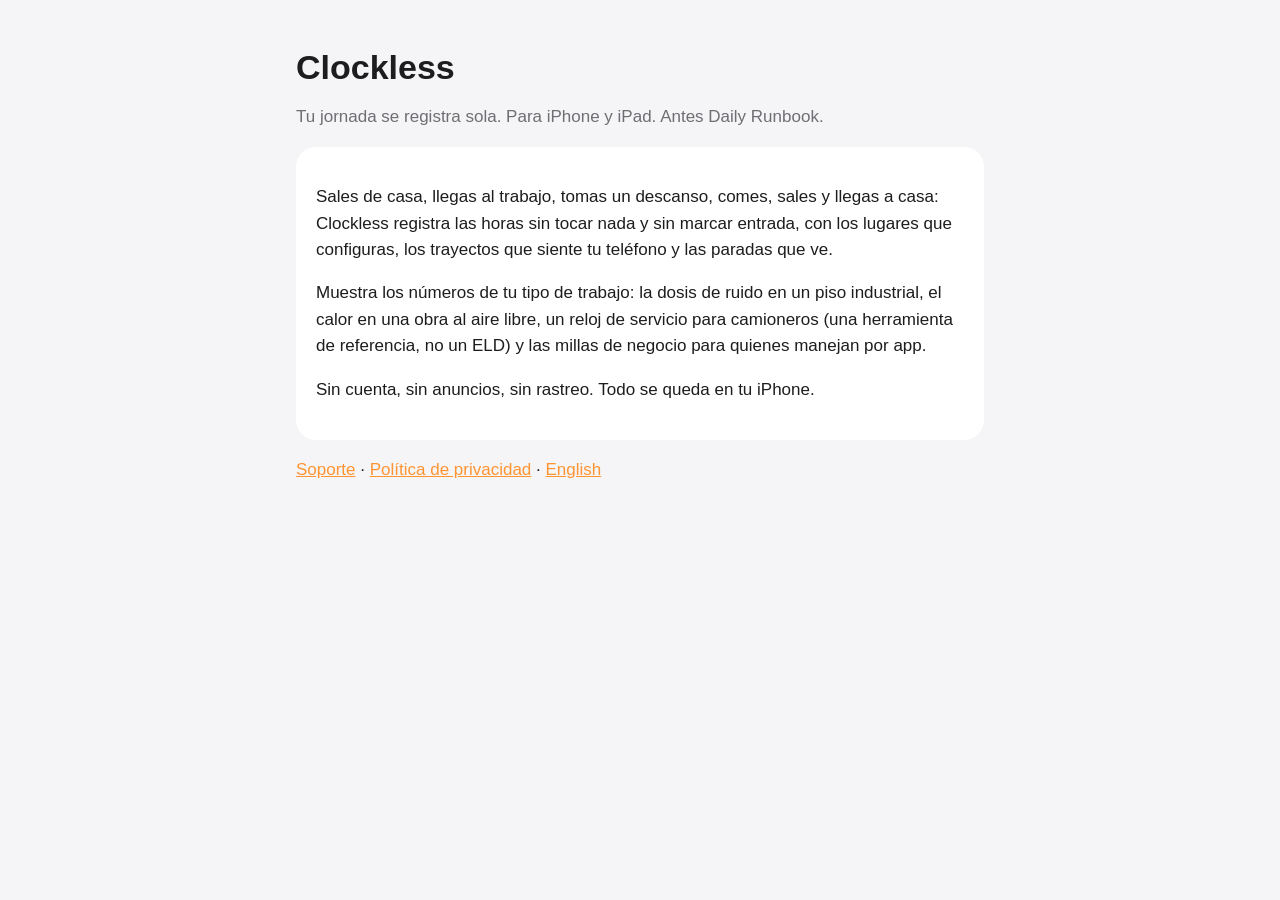
==== es/index.html @ 773982d2 "Clockless Pro (1.5) on the support and privacy pages; the site in Spanish (es/) Support: what is fre" ====
<!doctype html>
<html lang="es">
<head>
<meta charset="utf-8">
<meta name="viewport" content="width=device-width, initial-scale=1">
<title>Clockless</title>
<link rel="stylesheet" href="../style.css">
<link rel="alternate" hreflang="en" href="https://amgarcia2235.github.io/runbook-site/">
<link rel="alternate" hreflang="es" href="https://amgarcia2235.github.io/runbook-site/es/">
</head>
<body>
<main>
<h1>Clockless</h1>
<p class="muted">Tu jornada se registra sola. Para iPhone y iPad. Antes Daily Runbook.</p>
<div class="card">
<p>Sales de casa, llegas al trabajo, tomas un descanso, comes, sales y llegas a casa: Clockless registra las horas sin tocar nada y sin marcar entrada, con los lugares que configuras, los trayectos que siente tu teléfono y las paradas que ve.</p>
<p>Muestra los números de tu tipo de trabajo: la dosis de ruido en un piso industrial, el calor en una obra al aire libre, un reloj de servicio para camioneros (una herramienta de referencia, no un ELD) y las millas de negocio para quienes manejan por app.</p>
<p>Sin cuenta, sin anuncios, sin rastreo. Todo se queda en tu iPhone.</p>
</div>
<p><a href="support.html">Soporte</a> &middot; <a href="privacy.html">Política de privacidad</a> &middot; <a href="../" hreflang="en" lang="en">English</a></p>
</main>
</body>
</html>
---- style.css ----
:root { --bg: #f5f5f7; --fg: #1d1d1f; --muted: #6e6e73; --card: #fff; --accent: #ff9433; }
@media (prefers-color-scheme: dark) { :root { --bg: #000; --fg: #f5f5f7; --muted: #a1a1a6; --card: #1c1c1e; } }
* { box-sizing: border-box; }
body { margin: 0; background: var(--bg); color: var(--fg); font: 17px/1.55 -apple-system, BlinkMacSystemFont, "Segoe UI", Roboto, sans-serif; }
main { max-width: 720px; margin: 0 auto; padding: 48px 16px 64px; }
h1 { font-size: 34px; line-height: 1.15; margin: 0 0 8px; font-weight: 600; }
h2 { font-size: 21px; margin: 32px 0 8px; font-weight: 600; }
p, li { color: var(--fg); }
.muted { color: var(--muted); }
.card { background: var(--card); border-radius: 20px; padding: 20px; margin: 16px 0; }
a { color: var(--accent); }
nav { display: flex; gap: 16px; margin-bottom: 32px; }
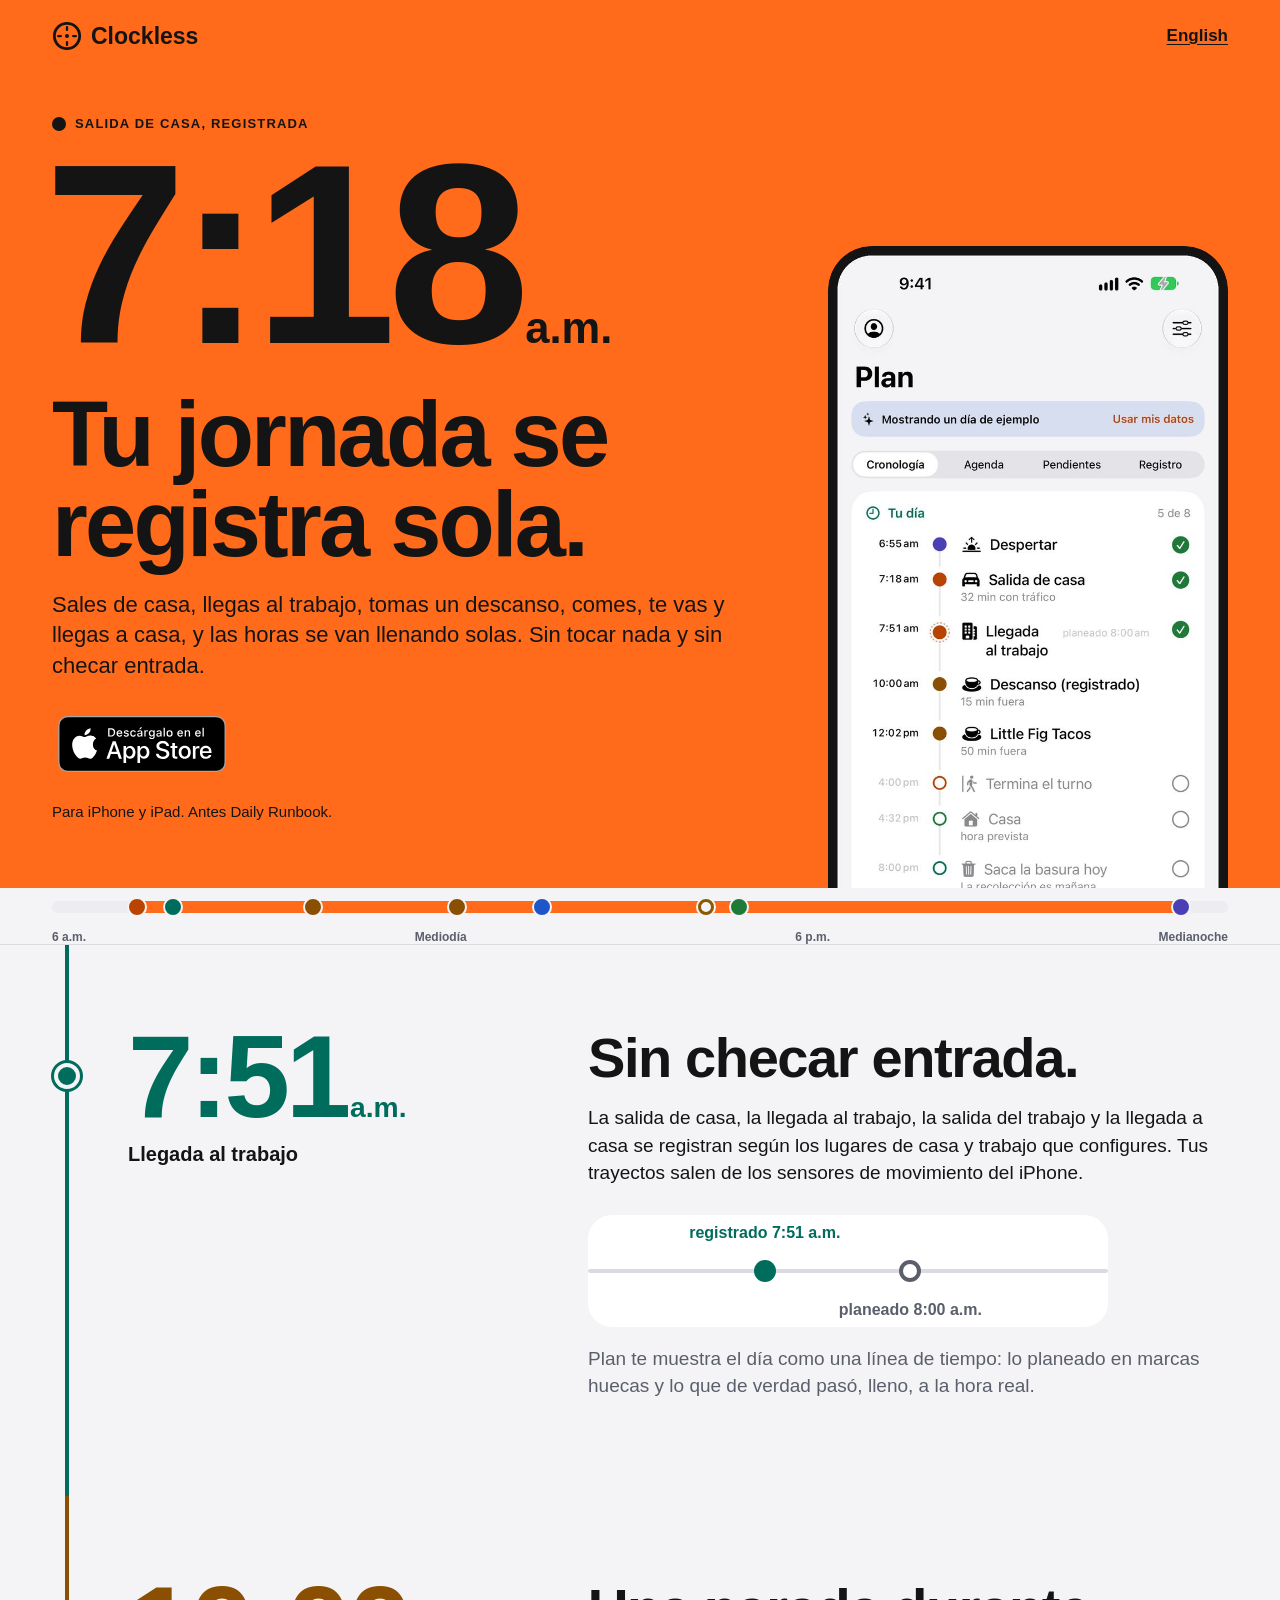
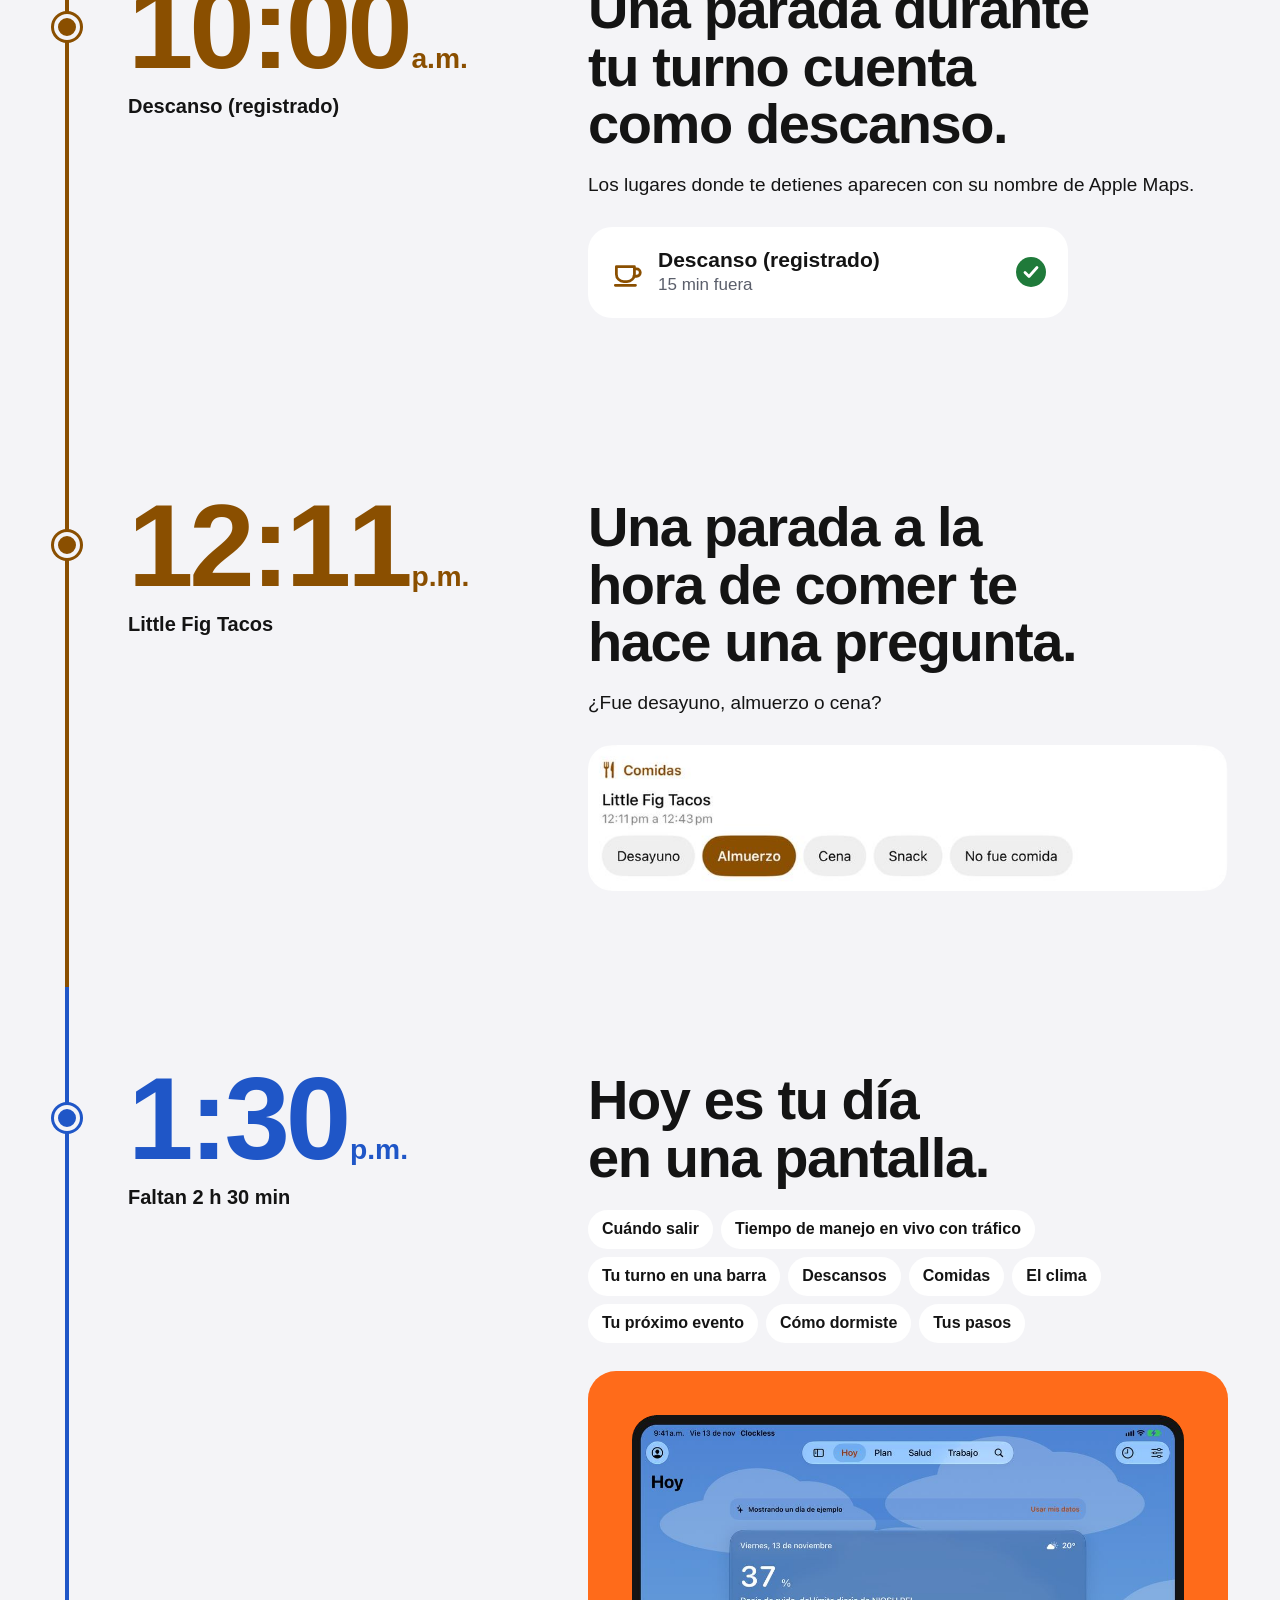
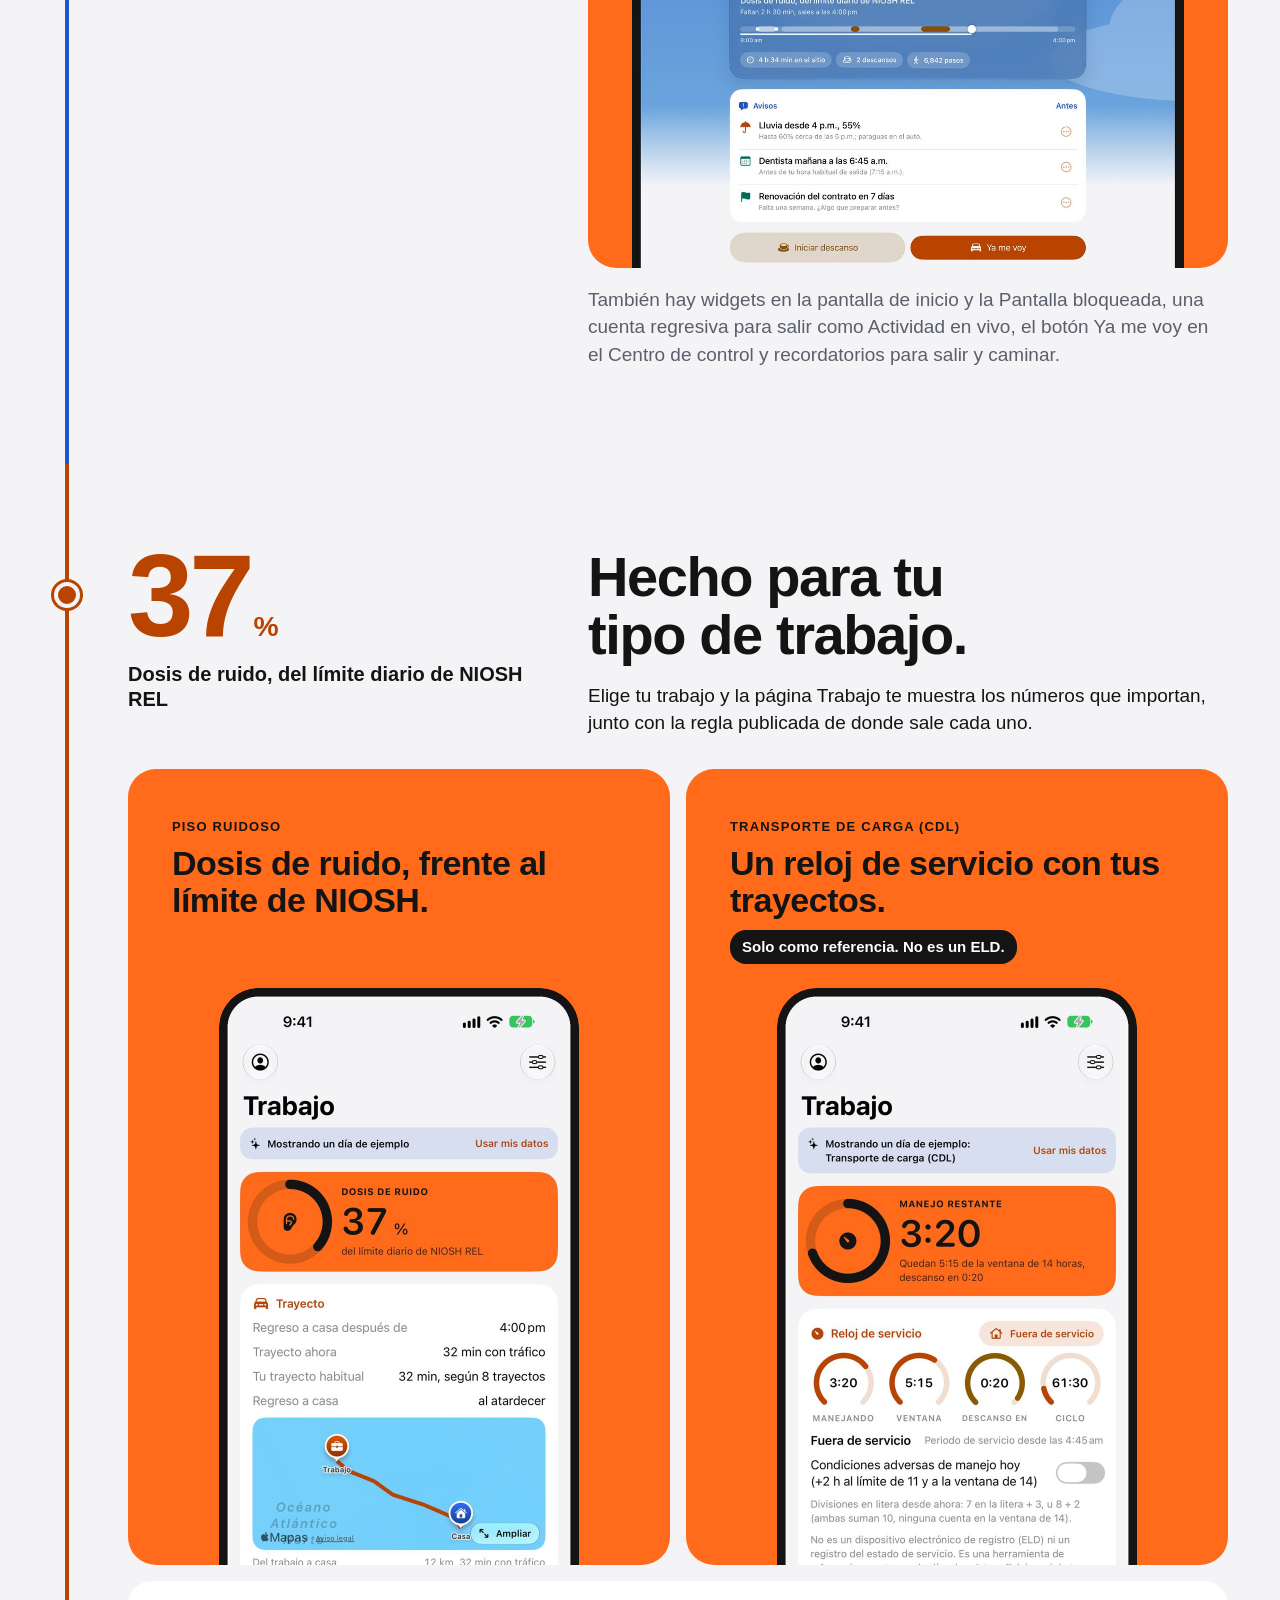
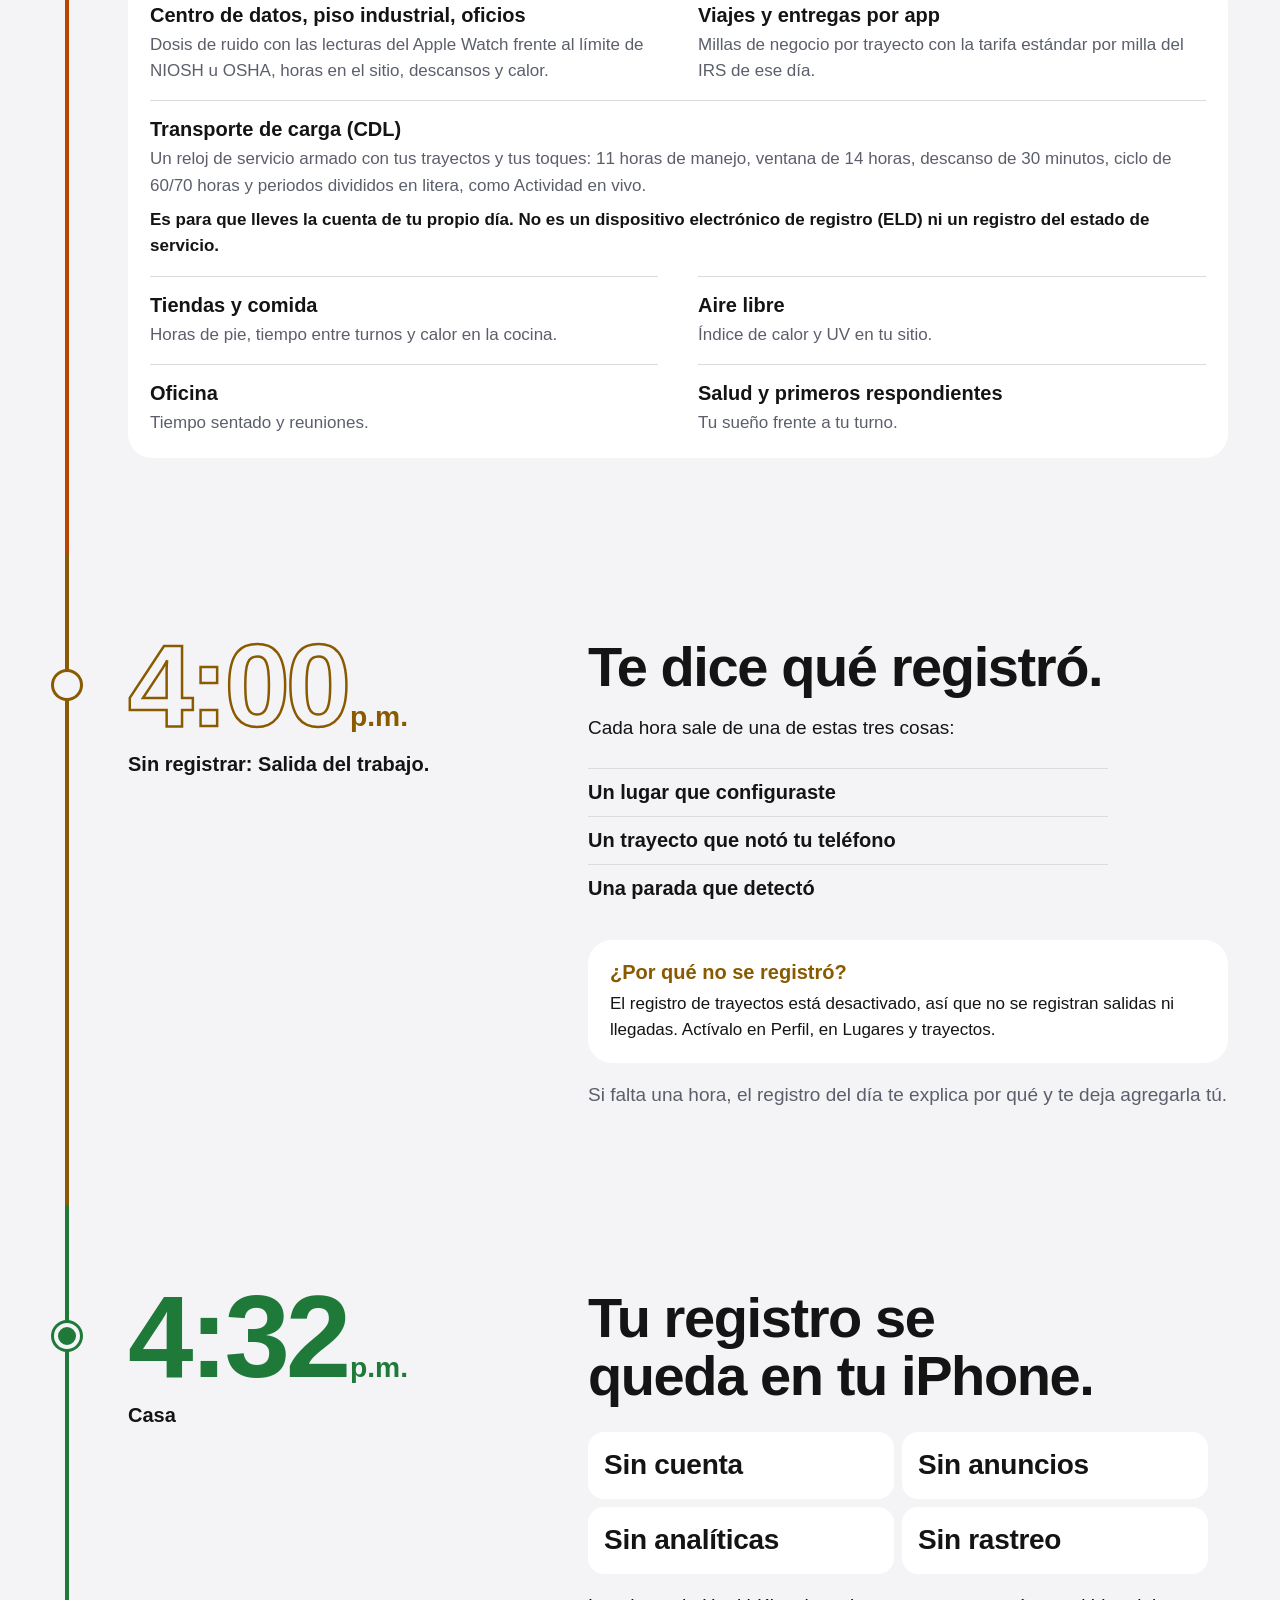
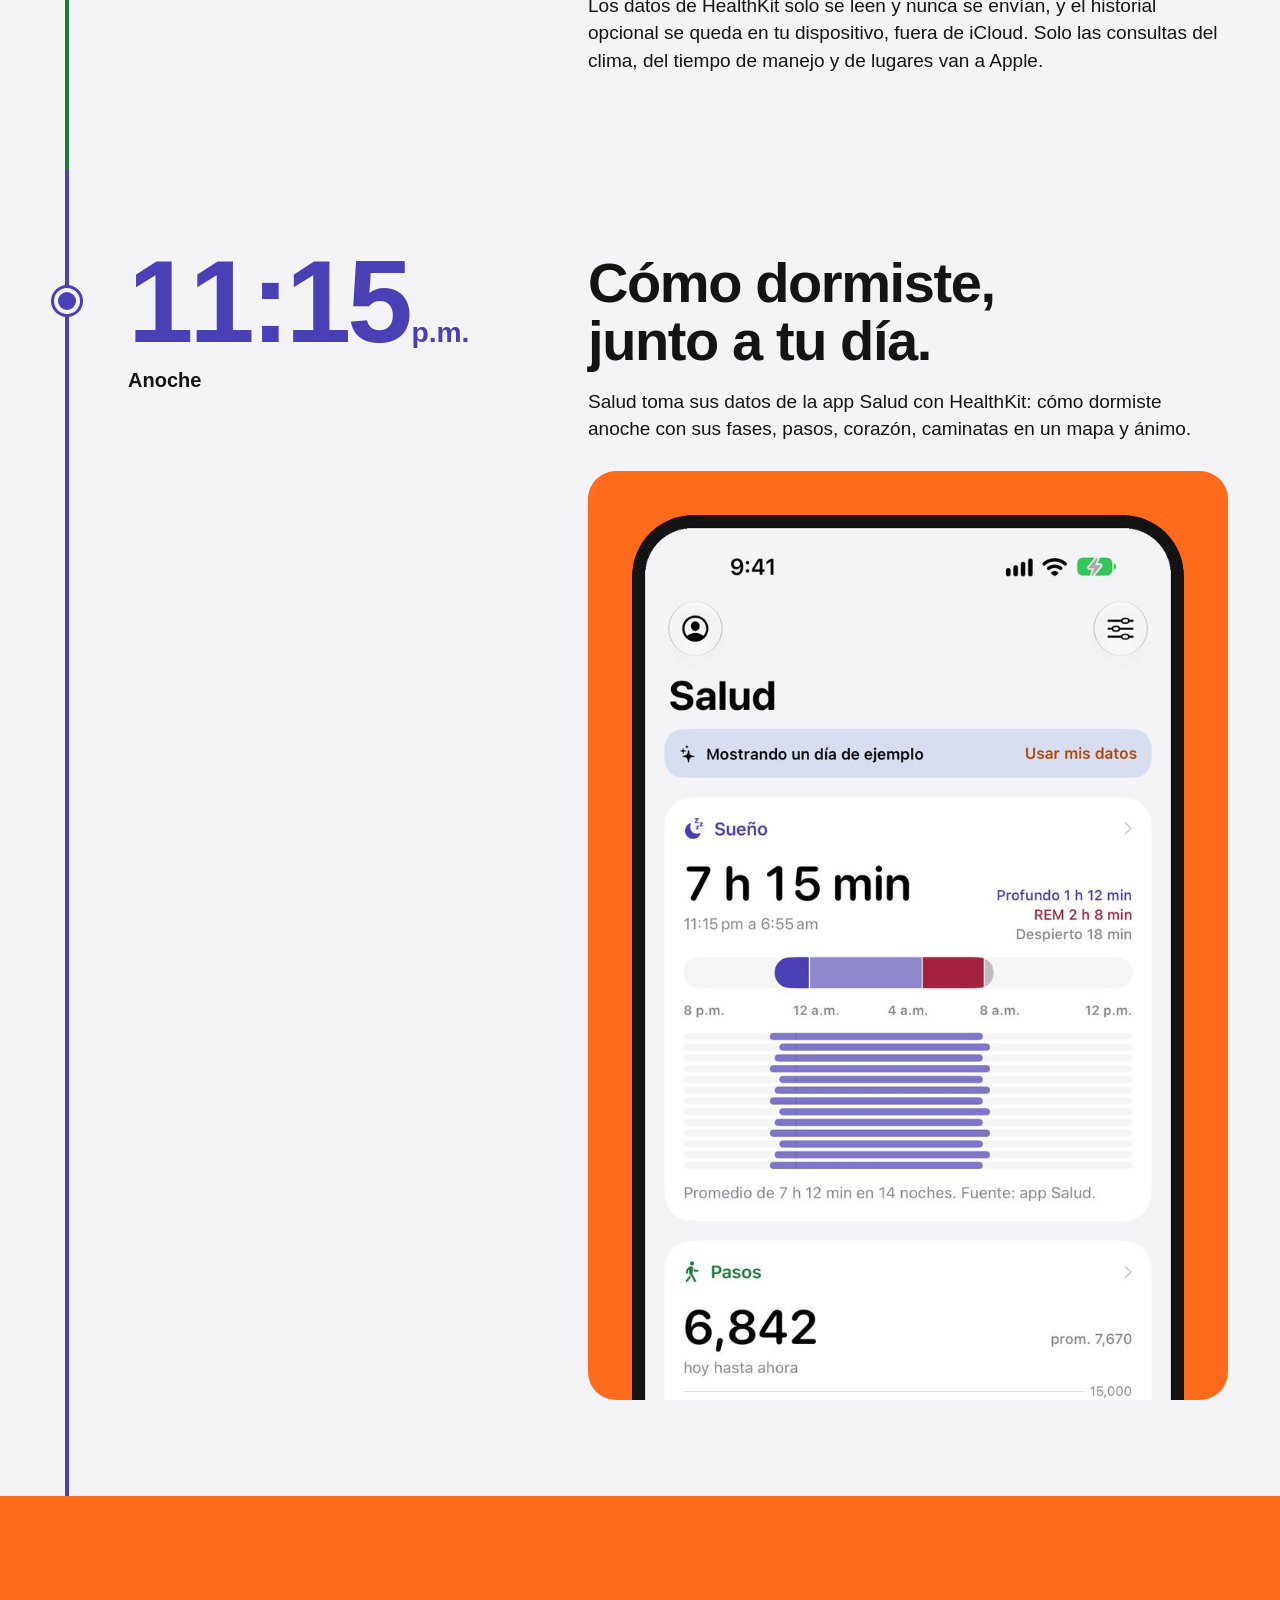
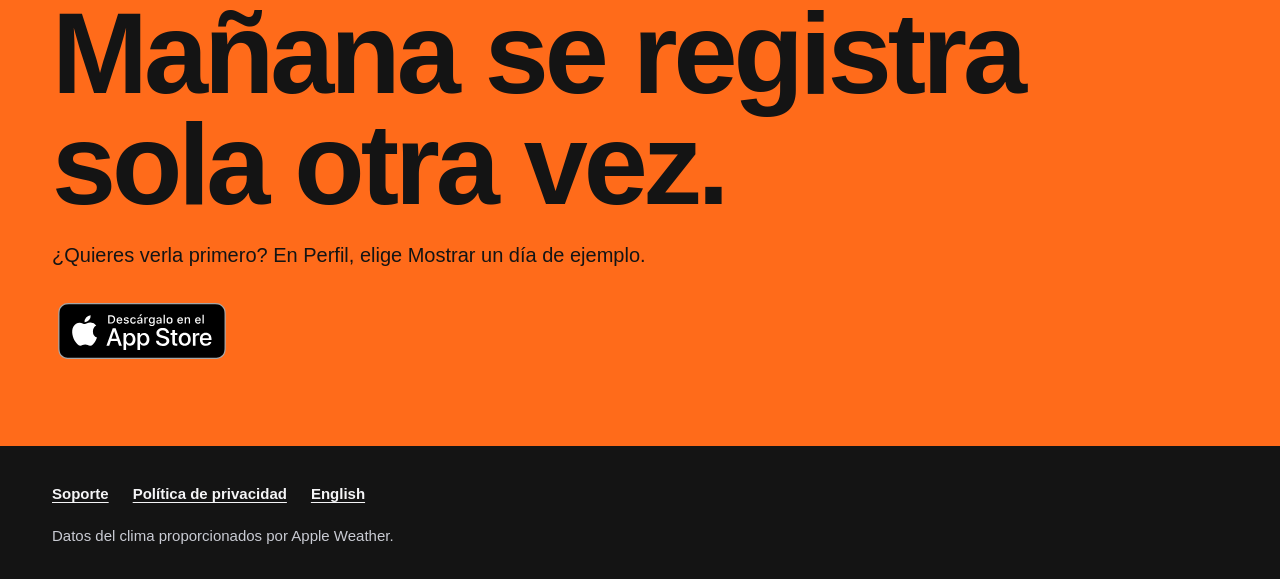
==== commit d37024b5: "Redesign the site: the home page is one logged workday, in English and Spanish Co-Authored-By: Claud" ====
--- a/es/index.html
+++ b/es/index.html
@@ -3,21 +3,107 @@
 <head>
 <meta charset="utf-8">
 <meta name="viewport" content="width=device-width, initial-scale=1">
-<title>Clockless</title>
+<title>Clockless: tu jornada se registra sola</title>
+<meta name="description" content="Sales de casa, llegas al trabajo, tomas un descanso, comes, regresas: Clockless registra las horas sin tocar nada y sin checar entrada. Para iPhone y iPad.">
+<link rel="canonical" href="https://clocklessapp.com/es/">
+<link rel="alternate" hreflang="en" href="https://clocklessapp.com/">
+<link rel="alternate" hreflang="es" href="https://clocklessapp.com/es/">
+<link rel="alternate" hreflang="x-default" href="https://clocklessapp.com/">
+<meta name="theme-color" content="#FF6B1A">
+<meta property="og:type" content="website">
+<meta property="og:site_name" content="Clockless">
+<meta property="og:locale" content="es_MX">
+<meta property="og:title" content="Clockless: tu jornada se registra sola">
+<meta property="og:description" content="Sales de casa, llegas al trabajo, tomas un descanso, comes, regresas: Clockless registra las horas sin tocar nada y sin checar entrada. Para iPhone y iPad.">
+<meta property="og:url" content="https://clocklessapp.com/es/">
+<meta property="og:image" content="https://clocklessapp.com/img/og-es.jpg">
+<meta property="og:image:width" content="1200">
+<meta property="og:image:height" content="630">
+<meta name="twitter:card" content="summary_large_image">
+<meta name="twitter:title" content="Clockless: tu jornada se registra sola">
+<meta name="twitter:description" content="Sales de casa, llegas al trabajo, tomas un descanso, comes, regresas: Clockless registra las horas sin tocar nada y sin checar entrada. Para iPhone y iPad.">
+<meta name="twitter:image" content="https://clocklessapp.com/img/og-es.jpg">
+<link rel="icon" type="image/png" sizes="32x32" href="../favicon-32.png">
+<link rel="apple-touch-icon" href="../apple-touch-icon.png">
 <link rel="stylesheet" href="../style.css">
-<link rel="alternate" hreflang="en" href="https://amgarcia2235.github.io/runbook-site/">
-<link rel="alternate" hreflang="es" href="https://amgarcia2235.github.io/runbook-site/es/">
 </head>
-<body>
-<main>
-<h1>Clockless</h1>
-<p class="muted">Tu jornada se registra sola. Para iPhone y iPad. Antes Daily Runbook.</p>
-<div class="card">
-<p>Sales de casa, llegas al trabajo, tomas un descanso, comes, sales y llegas a casa: Clockless registra las horas sin tocar nada y sin marcar entrada, con los lugares que configuras, los trayectos que siente tu teléfono y las paradas que ve.</p>
-<p>Muestra los números de tu tipo de trabajo: la dosis de ruido en un piso industrial, el calor en una obra al aire libre, un reloj de servicio para camioneros (una herramienta de referencia, no un ELD) y las millas de negocio para quienes manejan por app.</p>
-<p>Sin cuenta, sin anuncios, sin rastreo. Todo se queda en tu iPhone.</p>
+<body class="home">
+<a class="skip" href="#day">Saltar al día</a>
+<header class="hero">
+<div class="wrap bar">
+<a class="mark" href="./"><svg viewBox="0 0 32 32" aria-hidden="true" fill="none" stroke="currentColor"><circle cx="16" cy="16" r="13.5" stroke-width="3"/><path d="M16 6.5v3M16 22.5v3M6.5 16h3M22.5 16h3" stroke-width="2.4" stroke-linecap="round"/><circle cx="16" cy="16" r="2.2" fill="currentColor" stroke="none"/></svg>Clockless</a>
+<a class="lang" href="../" hreflang="en" lang="en">English</a>
 </div>
-<p><a href="support.html">Soporte</a> &middot; <a href="privacy.html">Política de privacidad</a> &middot; <a href="../" hreflang="en" lang="en">English</a></p>
+<div class="wrap hero-grid">
+<div class="hero-copy">
+<p class="label stamp">Salida de casa, registrada</p>
+<p class="display hero-time">7:18<small>a.m.</small></p>
+<h1>Tu jornada se registra sola.</h1>
+<p class="lede">Sales de casa, llegas al trabajo, tomas un descanso, comes, te vas y llegas a casa, y las horas se van llenando solas. Sin tocar nada y sin checar entrada.</p>
+<a class="badge" href="https://apps.apple.com/app/id6830313926"><img src="../img/es/badge.svg" width="168" height="56" alt="Descargar en el App Store"></a>
+<p class="fine">Para iPhone y iPad. Antes Daily Runbook.</p>
+</div>
+<figure class="hero-phone"><img class="phone" src="../img/es/plan.jpg" width="720" height="1154" alt="Pantalla Plan de Clockless con un día de ejemplo como línea de tiempo: salida de casa a las 7:18 a.m., llegada al trabajo a las 7:51 a.m., un descanso registrado a las 10:00 a.m. y comida a las 12:02 p.m., con el resto del día todavía en marcas huecas." fetchpriority="high"></figure>
+</div>
+</header>
+<div class="strip" aria-hidden="true"><div class="wrap strip-in"><div class="track"><i class="shift"></i><i class="seg" style="left:7.2%;width:3.1%;--t:--e1"></i><i class="seg" style="left:10.3%;width:11.9%;--t:--e2"></i><i class="seg" style="left:22.2%;width:12.2%;--t:--e3"></i><i class="seg" style="left:34.4%;width:7.3%;--t:--e4"></i><i class="seg" style="left:41.7%;width:13.9%;--t:--e5"></i><i class="seg" style="left:55.6%;width:2.8%;--t:--e7"></i><i class="seg" style="left:58.4%;width:37.6%;--t:--e8"></i><i class="pin" style="left:7.2%;--c:var(--work)"></i><i class="pin" style="left:10.3%;--c:var(--plan);--t:--e1"></i><i class="pin" style="left:22.2%;--c:var(--food);--t:--e2"></i><i class="pin" style="left:34.4%;--c:var(--food);--t:--e3"></i><i class="pin" style="left:41.7%;--c:var(--today);--t:--e4"></i><i class="pin open" style="left:55.6%"></i><i class="pin" style="left:58.4%;--c:var(--done);--t:--e7"></i><i class="pin" style="left:96%;--c:var(--sleep);--t:--e8"></i><div class="ticks"><span>6 a.m.</span><span>Mediodía</span><span>6 p.m.</span><span>Medianoche</span></div></div></div></div>
+<main id="day" tabindex="-1">
+<div class="wrap">
+<ol class="log" aria-label="Un día de ejemplo, de la app">
+<li class="entry hub-plan" id="e1"><div class="rail" aria-hidden="true"><span class="node"></span></div><div class="when"><p class="display">7:51<small>a.m.</small></p><p class="what">Llegada al trabajo</p></div>
+<div class="body"><h2>Sin checar entrada.</h2><p>La salida de casa, la llegada al trabajo, la salida del trabajo y la llegada a casa se registran según los lugares de casa y trabajo que configures. Tus trayectos salen de los sensores de movimiento del iPhone.</p>
+<div class="box vs" aria-hidden="true"><i class="vs-line"></i><i class="vs-dot solid"></i><i class="vs-dot hollow"></i><span class="vs-t a">registrado 7:51 a.m.</span><span class="vs-t b">planeado 8:00 a.m.</span></div>
+<p class="side">Plan te muestra el día como una línea de tiempo: lo planeado en marcas huecas y lo que de verdad pasó, lleno, a la hora real.</p></div></li>
+<li class="entry hub-food" id="e2"><div class="rail" aria-hidden="true"><span class="node"></span></div><div class="when"><p class="display">10:00<small>a.m.</small></p><p class="what">Descanso (registrado)</p></div>
+<div class="body"><h2>Una parada durante tu turno cuenta como descanso.</h2><p>Los lugares donde te detienes aparecen con su nombre de Apple Maps.</p>
+<div class="box row"><svg viewBox="0 0 32 32" aria-hidden="true" fill="none" stroke="currentColor" stroke-width="2.6" stroke-linecap="round" stroke-linejoin="round"><path d="M6 11h17v7a7 7 0 0 1-7 7h-3a7 7 0 0 1-7-7z"/><path d="M23 13h2a3.5 3.5 0 0 1 0 7h-2.4M5 28.5h19"/></svg><div><b>Descanso (registrado)</b><span>15 min fuera</span></div><svg class="ok" viewBox="0 0 30 30" aria-hidden="true"><circle cx="15" cy="15" r="15" fill="currentColor"/><path d="M9 15.5l4 4 8-9" fill="none" stroke="var(--box)" stroke-width="2.8" stroke-linecap="round" stroke-linejoin="round"/></svg></div></div></li>
+<li class="entry hub-food" id="e3"><div class="rail" aria-hidden="true"><span class="node"></span></div><div class="when"><p class="display">12:11<small>p.m.</small></p><p class="what">Little Fig Tacos</p></div>
+<div class="body"><h2>Una parada a la hora de comer te hace una pregunta.</h2><p>¿Fue desayuno, almuerzo o cena?</p><img class="shot" src="../img/es/meals.jpg" width="900" height="206" alt="Tarjeta Comidas de una parada en Little Fig Tacos de las 12:11 p.m. a las 12:43 p.m., con Almuerzo elegido entre Desayuno, Almuerzo, Cena, Snack y No fue comida." loading="lazy"></div></li>
+<li class="entry hub-today" id="e4"><div class="rail" aria-hidden="true"><span class="node"></span></div><div class="when"><p class="display">1:30<small>p.m.</small></p><p class="what">Faltan 2 h 30 min</p></div>
+<div class="body"><h2>Hoy es tu día en una pantalla.</h2>
+<ul class="chips"><li>Cuándo salir</li><li>Tiempo de manejo en vivo con tráfico</li><li>Tu turno en una barra</li><li>Descansos</li><li>Comidas</li><li>El clima</li><li>Tu próximo evento</li><li>Cómo dormiste</li><li>Tus pasos</li></ul>
+<figure class="plate"><img class="tablet" src="../img/es/today-ipad.jpg" width="1040" height="853" alt="Pantalla Hoy de Clockless en iPad: dosis de ruido de 37 por ciento, el turno en una barra de 8:00 a.m. a 4:00 p.m. y avisos de lluvia y del día siguiente." loading="lazy"></figure>
+<p class="side">También hay widgets en la pantalla de inicio y la Pantalla bloqueada, una cuenta regresiva para salir como Actividad en vivo, el botón Ya me voy en el Centro de control y recordatorios para salir y caminar.</p></div></li>
+<li class="entry entry-work hub-work" id="e5"><div class="rail" aria-hidden="true"><span class="node"></span></div><div class="when"><p class="display">37<small><span>%</span></small></p><p class="what">Dosis de ruido, del límite diario de NIOSH REL</p></div>
+<div class="body"><h2>Hecho para tu tipo de trabajo.</h2><p>Elige tu trabajo y la página Trabajo te muestra los números que importan, junto con la regla publicada de donde sale cada uno.</p></div>
+<div class="full">
+<div class="plates">
+<figure class="plate"><figcaption><span class="label">Piso ruidoso</span><strong>Dosis de ruido, frente al límite de NIOSH.</strong></figcaption><img class="phone" src="../img/es/noise.jpg" width="720" height="1154" alt="Pantalla Trabajo de Clockless con una dosis de ruido de 37 por ciento del límite diario de NIOSH REL, sobre el trayecto y el registro de trayectos." loading="lazy"></figure>
+<figure class="plate"><figcaption><span class="label">Transporte de carga (CDL)</span><strong>Un reloj de servicio con tus trayectos.</strong><span class="tag">Solo como referencia. No es un ELD.</span></figcaption><img class="phone" src="../img/es/trucking.jpg" width="720" height="1154" alt="Pantalla Trabajo de Clockless para transporte de carga: quedan 3 horas 20 minutos de manejo, indicadores de manejo, ventana, descanso y ciclo, y una nota de que no es un dispositivo electrónico de registro." loading="lazy"></figure>
+</div>
+<dl class="jobs">
+<div><dt>Centro de datos, piso industrial, oficios</dt><dd>Dosis de ruido con las lecturas del Apple Watch frente al límite de NIOSH u OSHA, horas en el sitio, descansos y calor.</dd></div>
+<div><dt>Viajes y entregas por app</dt><dd>Millas de negocio por trayecto con la tarifa estándar por milla del IRS de ese día.</dd></div>
+<div class="wide"><dt>Transporte de carga (CDL)</dt><dd>Un reloj de servicio armado con tus trayectos y tus toques: 11 horas de manejo, ventana de 14 horas, descanso de 30 minutos, ciclo de 60/70 horas y periodos divididos en litera, como Actividad en vivo.<span class="must">Es para que lleves la cuenta de tu propio día. No es un dispositivo electrónico de registro (ELD) ni un registro del estado de servicio.</span></dd></div>
+<div><dt>Tiendas y comida</dt><dd>Horas de pie, tiempo entre turnos y calor en la cocina.</dd></div>
+<div><dt>Aire libre</dt><dd>Índice de calor y UV en tu sitio.</dd></div>
+<div><dt>Oficina</dt><dd>Tiempo sentado y reuniones.</dd></div>
+<div><dt>Salud y primeros respondientes</dt><dd>Tu sueño frente a tu turno.</dd></div>
+</dl>
+</div></li>
+<li class="entry hub-due" id="e6"><div class="rail" aria-hidden="true"><span class="node"></span></div><div class="when"><p class="display hollow-time">4:00<small>p.m.</small></p><p class="what">Sin registrar: Salida del trabajo.</p></div>
+<div class="body"><h2>Te dice qué registró.</h2><p>Cada hora sale de una de estas tres cosas:</p>
+<ul class="sources"><li>Un lugar que configuraste</li><li>Un trayecto que notó tu teléfono</li><li>Una parada que detectó</li></ul>
+<div class="box why"><h3>¿Por qué no se registró?</h3><p>El registro de trayectos está desactivado, así que no se registran salidas ni llegadas. Actívalo en Perfil, en Lugares y trayectos.</p></div>
+<p class="side">Si falta una hora, el registro del día te explica por qué y te deja agregarla tú.</p></div></li>
+<li class="entry hub-done" id="e7"><div class="rail" aria-hidden="true"><span class="node"></span></div><div class="when"><p class="display">4:32<small>p.m.</small></p><p class="what">Casa</p></div>
+<div class="body"><h2>Tu registro se queda en tu iPhone.</h2>
+<ul class="nots"><li>Sin cuenta</li><li>Sin anuncios</li><li>Sin analíticas</li><li>Sin rastreo</li></ul>
+<p>Los datos de HealthKit solo se leen y nunca se envían, y el historial opcional se queda en tu dispositivo, fuera de iCloud. Solo las consultas del clima, del tiempo de manejo y de lugares van a Apple.</p></div></li>
+<li class="entry hub-sleep" id="e8"><div class="rail" aria-hidden="true"><span class="node"></span></div><div class="when"><p class="display">11:15<small>p.m.</small></p><p class="what">Anoche</p></div>
+<div class="body"><h2>Cómo dormiste, junto a tu día.</h2><p>Salud toma sus datos de la app Salud con HealthKit: cómo dormiste anoche con sus fases, pasos, corazón, caminatas en un mapa y ánimo.</p>
+<figure class="plate"><img class="phone" src="../img/es/health.jpg" width="720" height="1154" alt="Pantalla Salud de Clockless con 7 horas 15 minutos de sueño, de las 11:15 p.m. a las 6:55 a.m., sus fases y los pasos de hoy." loading="lazy"></figure></div></li>
+</ol>
+</div>
+<section class="close"><div class="wrap">
+<h2>Mañana se registra sola otra vez.</h2>
+<p>¿Quieres verla primero? En Perfil, elige Mostrar un día de ejemplo.</p>
+<a class="badge" href="https://apps.apple.com/app/id6830313926"><img src="../img/es/badge.svg" width="168" height="56" alt="Descargar en el App Store" loading="lazy"></a>
+</div></section>
 </main>
+<footer class="foot"><div class="wrap">
+<nav aria-label="Clockless"><a href="support.html">Soporte</a><a href="privacy.html">Política de privacidad</a><a href="../" hreflang="en" lang="en">English</a></nav>
+<p>Datos del clima proporcionados por Apple Weather.</p>
+</div></footer>
 </body>
 </html>
--- a/style.css
+++ b/style.css
@@ -1,12 +1,201 @@
-:root { --bg: #f5f5f7; --fg: #1d1d1f; --muted: #6e6e73; --card: #fff; --accent: #ff9433; }
-@media (prefers-color-scheme: dark) { :root { --bg: #000; --fg: #f5f5f7; --muted: #a1a1a6; --card: #1c1c1e; } }
-* { box-sizing: border-box; }
-body { margin: 0; background: var(--bg); color: var(--fg); font: 17px/1.55 -apple-system, BlinkMacSystemFont, "Segoe UI", Roboto, sans-serif; }
-main { max-width: 720px; margin: 0 auto; padding: 48px 16px 64px; }
-h1 { font-size: 34px; line-height: 1.15; margin: 0 0 8px; font-weight: 600; }
-h2 { font-size: 21px; margin: 32px 0 8px; font-weight: 600; }
-p, li { color: var(--fg); }
+/* Clockless. Colours are the app's own tokens (DesignTokens.swift). Orange is a field; text on it is black. */
+:root {
+  color-scheme: light dark;
+  --page: #F4F4F7; --box: #FFFFFF; --text: #141414; --muted: #5B5F6B; --line: #DADAE1; --tile: #ECECF1;
+  --hivis: #FF6B1A; --ink: #141414;
+  --today: #1F56C7; --plan: #006C5B; --health: #A3233F; --work: #B84400; --sleep: #4A3FB5; --food: #8A4F00;
+  --due: #8A5A00; --done: #1F7A3A;
+  --accent: var(--work);
+  --round: ui-rounded, "SF Pro Rounded", -apple-system, BlinkMacSystemFont, "Segoe UI", Roboto, "Helvetica Neue", Arial, sans-serif;
+  --text-font: -apple-system, BlinkMacSystemFont, "Segoe UI", Roboto, "Helvetica Neue", Arial, sans-serif;
+}
+@media (prefers-color-scheme: dark) {
+  :root {
+    --page: #000000; --box: #1C1C1E; --text: #F5F5F7; --muted: #B8BCC8; --line: #333338; --tile: #2A2A2E;
+    --today: #9DBCFF; --plan: #4FD8BE; --health: #FF8FA6; --work: #FF8A33; --sleep: #BEB4FF; --food: #FFC06A;
+    --due: #FFD54F; --done: #7BDC95;
+  }
+}
+*, *::before, *::after { box-sizing: border-box; }
+html { -webkit-text-size-adjust: 100%; scroll-padding-top: 72px; }
+body { margin: 0; background: var(--page); color: var(--text); font: 17px/1.55 var(--text-font); overflow-wrap: break-word; }
+img, svg { display: block; max-width: 100%; }
+img { height: auto; }
+a { color: var(--accent); text-underline-offset: 3px; }
+:focus-visible { outline: 3px solid var(--text); outline-offset: 3px; border-radius: 6px; }
+
+/* Privacy and support */
+body:not(.home) { border-top: 12px solid var(--hivis); }
+main { max-width: 720px; margin: 0 auto; padding: 28px 16px 72px; }
+main > nav { display: flex; flex-wrap: wrap; align-items: center; gap: 4px 20px; margin-bottom: 48px; }
+main > nav a { display: inline-block; padding: 10px 0; font-weight: 600; }
+main > nav a:first-child { margin-right: auto; color: var(--text); font: 800 22px/1.2 var(--round); text-decoration: none; }
+main > h1 { max-width: none; margin: 0 0 8px; font: 800 clamp(42px, 9vw, 64px)/1.02 var(--round); letter-spacing: -.02em; }
+main > h2 { max-width: none; margin: 44px 0 8px; font: 700 24px/1.2 var(--round); letter-spacing: 0; }
 .muted { color: var(--muted); }
-.card { background: var(--card); border-radius: 20px; padding: 20px; margin: 16px 0; }
-a { color: var(--accent); }
-nav { display: flex; gap: 16px; margin-bottom: 32px; }
+.card { margin: 24px 0; padding: 22px; background: var(--box); border-radius: 24px; }
+.card p:first-child { margin-top: 0; } .card p:last-child { margin-bottom: 0; }
+main li { margin-bottom: 8px; }
+
+/* Home */
+.skip { position: absolute; left: 12px; top: -80px; z-index: 30; padding: 12px 18px; background: var(--ink); color: #fff; border-radius: 999px; font-weight: 600; }
+.skip:focus { top: 12px; }
+.wrap { width: min(1240px, 100%); margin: 0 auto; padding: 0 clamp(16px, 3vw, 32px); }
+.home main { max-width: none; margin: 0; padding: 0; }
+.home main:focus { outline: none; }
+.home li { margin: 0; }
+.display { margin: 0; font: 600 clamp(60px, 21vw, 112px)/.95 var(--round); font-variant-numeric: tabular-nums; letter-spacing: -.035em; color: var(--accent); white-space: nowrap; }
+.display small { margin-left: .1em; font-size: .24em; font-weight: 700; letter-spacing: 0; }
+.label { margin: 0; font: 700 13px/1.3 var(--round); letter-spacing: .09em; text-transform: uppercase; }
+
+.hero, .close { background: var(--hivis); color: var(--ink); }
+.hero a, .close a { color: var(--ink); }
+.hero :focus-visible, .close :focus-visible { outline-color: var(--ink); }
+.bar { display: flex; align-items: center; justify-content: space-between; gap: 16px; padding-top: 14px; padding-bottom: 14px; }
+.mark { display: inline-flex; align-items: center; gap: 9px; min-height: 44px; font: 800 23px/1 var(--round); text-decoration: none; }
+.mark svg { width: 30px; height: 30px; }
+.lang { display: inline-flex; align-items: center; min-height: 44px; font-weight: 700; }
+.hero-grid { display: grid; gap: 40px; padding-top: clamp(16px, 4vw, 44px); }
+.stamp { display: flex; align-items: center; gap: 9px; }
+.stamp::before { content: ""; width: 14px; height: 14px; border-radius: 50%; background: var(--ink); }
+.hero-time { margin: 6px 0 0 -.03em; color: var(--ink); font-size: clamp(96px, 30vw, 300px); line-height: .9; }
+.hero-time small { font-size: .17em; }
+h1, h2 { text-wrap: balance; }
+h1 { margin: 20px 0 0; font: 800 clamp(44px, 7.4vw, 92px)/.98 var(--round); letter-spacing: -.03em; max-width: 11em; }
+.lede { margin: 20px 0 0; max-width: 33em; font-size: clamp(19px, 2vw, 22px); line-height: 1.4; font-weight: 500; }
+.badge { display: inline-block; margin-top: 28px; padding: 6px; border-radius: 12px; }
+.badge img { width: 168px; height: 56px; }
+.fine { margin: 14px 0 0; font-size: 15px; font-weight: 500; }
+.hero-phone { justify-self: center; width: min(84vw, 400px); margin: 0; }
+.phone { border-radius: 11% 11% 0 0 / 6.9% 6.9% 0 0; }
+
+.strip { position: sticky; top: 0; z-index: 20; background: var(--page); border-bottom: 1px solid var(--line); }
+.strip-in { position: relative; height: 56px; }
+.track { position: absolute; left: clamp(16px, 3vw, 32px); right: clamp(16px, 3vw, 32px); top: 13px; height: 12px; border-radius: 6px; background: var(--tile); }
+.shift, .seg { position: absolute; top: 0; bottom: 0; }
+.shift { left: 11.1%; width: 44.5%; background: var(--line); }
+.seg { background: var(--hivis); transform-origin: left; }
+.pin { position: absolute; top: 50%; width: 16px; height: 16px; margin: -8px 0 0 -8px; border-radius: 50%; background: var(--c); border: 3px solid var(--c); box-shadow: 0 0 0 2px var(--page); }
+.pin.open { --c: var(--due); background: var(--page); }
+.ticks { position: absolute; left: 0; right: 0; top: 29px; display: flex; justify-content: space-between; color: var(--muted); font: 600 12px/1.2 var(--round); }
+
+.log { margin: 0; padding: 0; list-style: none; }
+.entry { display: grid; grid-template-columns: 40px minmax(0, 1fr); column-gap: 8px; }
+.rail { position: relative; grid-row: 1 / span 3; }
+.rail::before, .rail::after { content: ""; position: absolute; left: 11px; top: 0; bottom: 0; width: 4px; background: var(--line); }
+.rail::after { background: var(--accent); transform-origin: top; }
+.node { display: block; position: absolute; z-index: 1; left: 0; top: 84px; width: 26px; height: 26px; border-radius: 50%; background: var(--accent); border: 4px solid var(--page); box-shadow: 0 0 0 3px var(--accent); }
+.when { padding-top: 56px; }
+.what { margin: 10px 0 0; color: var(--text); font: 700 20px/1.25 var(--round); }
+.body { padding: 24px 0 72px; }
+h2 { margin: 0; max-width: 15em; font: 800 clamp(34px, 4.6vw, 56px)/1.03 var(--round); letter-spacing: -.025em; }
+.body > p, .side { margin: 18px 0 0; max-width: 34em; font-size: 19px; line-height: 1.45; }
+.side { color: var(--muted); font-size: 17px; }
+.box { margin-top: 28px; padding: 20px 22px; background: var(--box); border-radius: 24px; }
+.hub-plan { --accent: var(--plan); } .hub-food { --accent: var(--food); } .hub-today { --accent: var(--today); }
+.hub-work { --accent: var(--work); } .hub-due { --accent: var(--due); } .hub-done { --accent: var(--done); } .hub-sleep { --accent: var(--sleep); }
+
+.vs { position: relative; height: 112px; max-width: 520px; }
+.vs-line { position: absolute; left: 0; right: 0; top: 54px; height: 4px; border-radius: 2px; background: var(--line); }
+.vs-dot { position: absolute; top: 45px; width: 22px; height: 22px; margin-left: -11px; border-radius: 50%; }
+.vs-dot.hollow { left: 62%; border: 4px solid var(--muted); background: var(--box); }
+.vs-dot.solid { left: 34%; background: var(--accent); }
+.vs-t { position: absolute; font: 700 16px/1.2 var(--round); font-variant-numeric: tabular-nums; white-space: nowrap; }
+.vs-t.a { left: 34%; top: 8px; transform: translateX(-50%); color: var(--accent); }
+.vs-t.b { left: 62%; bottom: 8px; transform: translateX(-50%); color: var(--muted); font-weight: 600; }
+
+.row { display: flex; align-items: center; gap: 14px; max-width: 480px; }
+.row svg { flex: none; width: 34px; height: 34px; color: var(--accent); }
+.row b { display: block; font: 700 21px/1.2 var(--round); }
+.row span { color: var(--muted); }
+.row .ok { flex: none; width: 30px; height: 30px; margin-left: auto; color: var(--done); }
+.shot { margin: 28px 0 0; border-radius: 24px; }
+.plate { margin: 28px 0 0; padding: clamp(18px, 4vw, 44px) clamp(18px, 4vw, 44px) 0; overflow: hidden; background: var(--hivis); color: var(--ink); border-radius: 28px; }
+.plate img { margin: 0 auto; }
+.tablet { border-radius: 4.5% 4.5% 0 0 / 5.5% 5.5% 0 0; }
+.chips { display: flex; flex-wrap: wrap; gap: 8px; margin: 24px 0 0; padding: 0; list-style: none; }
+.chips li { padding: 7px 14px; background: var(--box); border-radius: 999px; font-weight: 600; font-size: 16px; }
+
+.plates { display: grid; gap: 16px; margin-top: 32px; }
+.plates .plate { display: flex; flex-direction: column; margin: 0; }
+.plates figcaption { margin-bottom: 24px; }
+.plates strong { display: block; margin-top: 6px; font: 800 clamp(26px, 3vw, 34px)/1.08 var(--round); letter-spacing: -.015em; }
+.tag { display: inline-block; margin-top: 12px; padding: 5px 12px; background: var(--ink); color: #fff; border-radius: 16px; font-weight: 700; font-size: 15px; }
+.plates img { width: min(100%, 360px); margin-top: auto; }
+.jobs { margin: 16px 0 0; padding: 6px 22px; background: var(--box); border-radius: 24px; }
+.jobs div { padding: 16px 0; border-top: 1px solid var(--line); }
+.jobs div:first-child { border-top: 0; }
+.jobs dt { font: 700 20px/1.25 var(--round); }
+.jobs dd { margin: 4px 0 0; color: var(--muted); }
+.jobs .must { display: block; margin-top: 8px; color: var(--text); font-weight: 600; }
+
+.hollow-time { color: var(--due); }
+@supports (-webkit-text-stroke: 2px red) {
+  .hollow-time { color: transparent; -webkit-text-stroke: 2.5px var(--due); }
+  .hollow-time small { color: var(--due); -webkit-text-stroke: 0; }
+}
+.hub-due .node { background: var(--page); }
+.sources { margin: 26px 0 0; padding: 0; list-style: none; max-width: 520px; }
+.sources li { padding: 11px 0; border-top: 1px solid var(--line); font: 700 20px/1.25 var(--round); }
+.why h3 { margin: 0 0 6px; color: var(--accent); font: 700 20px/1.25 var(--round); }
+.why p { margin: 0; }
+.nots { display: grid; grid-template-columns: 1fr 1fr; gap: 8px; margin: 28px 0 0; padding: 0; list-style: none; max-width: 620px; }
+.nots li { padding: 18px 16px; background: var(--box); border-radius: 16px; font: 800 clamp(19px, 2.6vw, 28px)/1.1 var(--round); letter-spacing: -.01em; }
+
+.close { padding: clamp(56px, 8vw, 104px) 0 clamp(48px, 6vw, 72px); }
+.close h2 { max-width: 11em; font-size: clamp(50px, 9vw, 118px); line-height: .96; letter-spacing: -.035em; }
+.close p { max-width: 32em; margin: 22px 0 0; font-size: 20px; line-height: 1.4; font-weight: 500; }
+.foot { background: var(--ink); color: #F5F5F7; padding: 26px 0 32px; font-size: 15px; }
+.foot a { color: #F5F5F7; }
+.foot nav { display: flex; flex-wrap: wrap; gap: 0 24px; }
+.foot nav a { display: inline-flex; align-items: center; min-height: 44px; font-weight: 600; }
+.foot p { margin: 8px 0 0; color: #C9CBD3; }
+.foot :focus-visible { outline-color: #fff; }
+
+@media (max-width: 559px) {
+  .shot { width: 100%; aspect-ratio: 2.45; object-fit: cover; object-position: left; }
+  .nots li { padding: 16px 12px; }
+}
+@media (min-width: 720px) {
+  .plates { grid-template-columns: 1fr 1fr; }
+  .jobs { display: grid; grid-template-columns: 1fr 1fr; column-gap: 40px; }
+  .jobs div:nth-child(2) { border-top: 0; }
+  .jobs .wide { grid-column: 1 / -1; }
+  .jobs .wide ~ div:nth-child(n) { border-top: 1px solid var(--line); }
+}
+@media (min-width: 980px) {
+  .hero-grid { grid-template-columns: minmax(0, 1fr) 400px; align-items: end; column-gap: 48px; }
+  .hero-copy { padding-bottom: 64px; }
+  .display { font-size: clamp(92px, 9.2vw, 126px); }
+  .hero-time { font-size: clamp(170px, 20vw, 290px); }
+  .entry { grid-template-columns: 56px minmax(0, 440px) minmax(0, 1fr); column-gap: 20px; }
+  .rail { grid-row: 1 / span 2; }
+  .rail::before, .rail::after { left: 13px; }
+  .node { position: sticky; top: 118px; margin: 118px 0 0 2px; }
+  .when { position: sticky; top: 57px; align-self: start; padding: 76px 0 72px; }
+  .body { padding: 84px 0 96px; }
+  .full { grid-column: 2 / -1; padding: 0 0 96px; }
+  .entry-work .body { padding-bottom: 0; }
+  .entry-work .when { position: static; padding-bottom: 0; }
+}
+@media (max-width: 979px) { .full { grid-column: 2; padding-bottom: 72px; } .entry-work .body { padding-bottom: 0; } }
+
+@media (prefers-reduced-motion: no-preference) {
+  @supports (animation-timeline: view()) {
+    .rail::after { animation: pour linear both; animation-timeline: view(); animation-range: cover 0% cover 70%; }
+    .node { animation: fill linear both; animation-timeline: view(); animation-range: entry 40% cover 32%; }
+    .hub-due .node { animation: none; }
+    @keyframes pour { from { transform: scaleY(0); } }
+    @keyframes fill { from { background: var(--page); } 99% { background: var(--page); } }
+  }
+  @supports (timeline-scope: --a) {
+    .home { timeline-scope: --e1, --e2, --e3, --e4, --e5, --e6, --e7, --e8; }
+    #e1 { view-timeline-name: --e1; } #e2 { view-timeline-name: --e2; } #e3 { view-timeline-name: --e3; } #e4 { view-timeline-name: --e4; }
+    #e5 { view-timeline-name: --e5; } #e6 { view-timeline-name: --e6; } #e7 { view-timeline-name: --e7; } #e8 { view-timeline-name: --e8; }
+    .seg { animation: grow linear both; animation-timeline: var(--t); animation-range: entry 20% entry 100%; }
+    .pin[style*="--t"] { animation: logged linear both; animation-timeline: var(--t); animation-range: entry 20% entry 100%; }
+    @keyframes grow { from { transform: scaleX(0); } }
+    @keyframes logged { from { background: var(--page); } 99% { background: var(--page); } }
+  }
+}
+@media print { .strip { position: static; } }
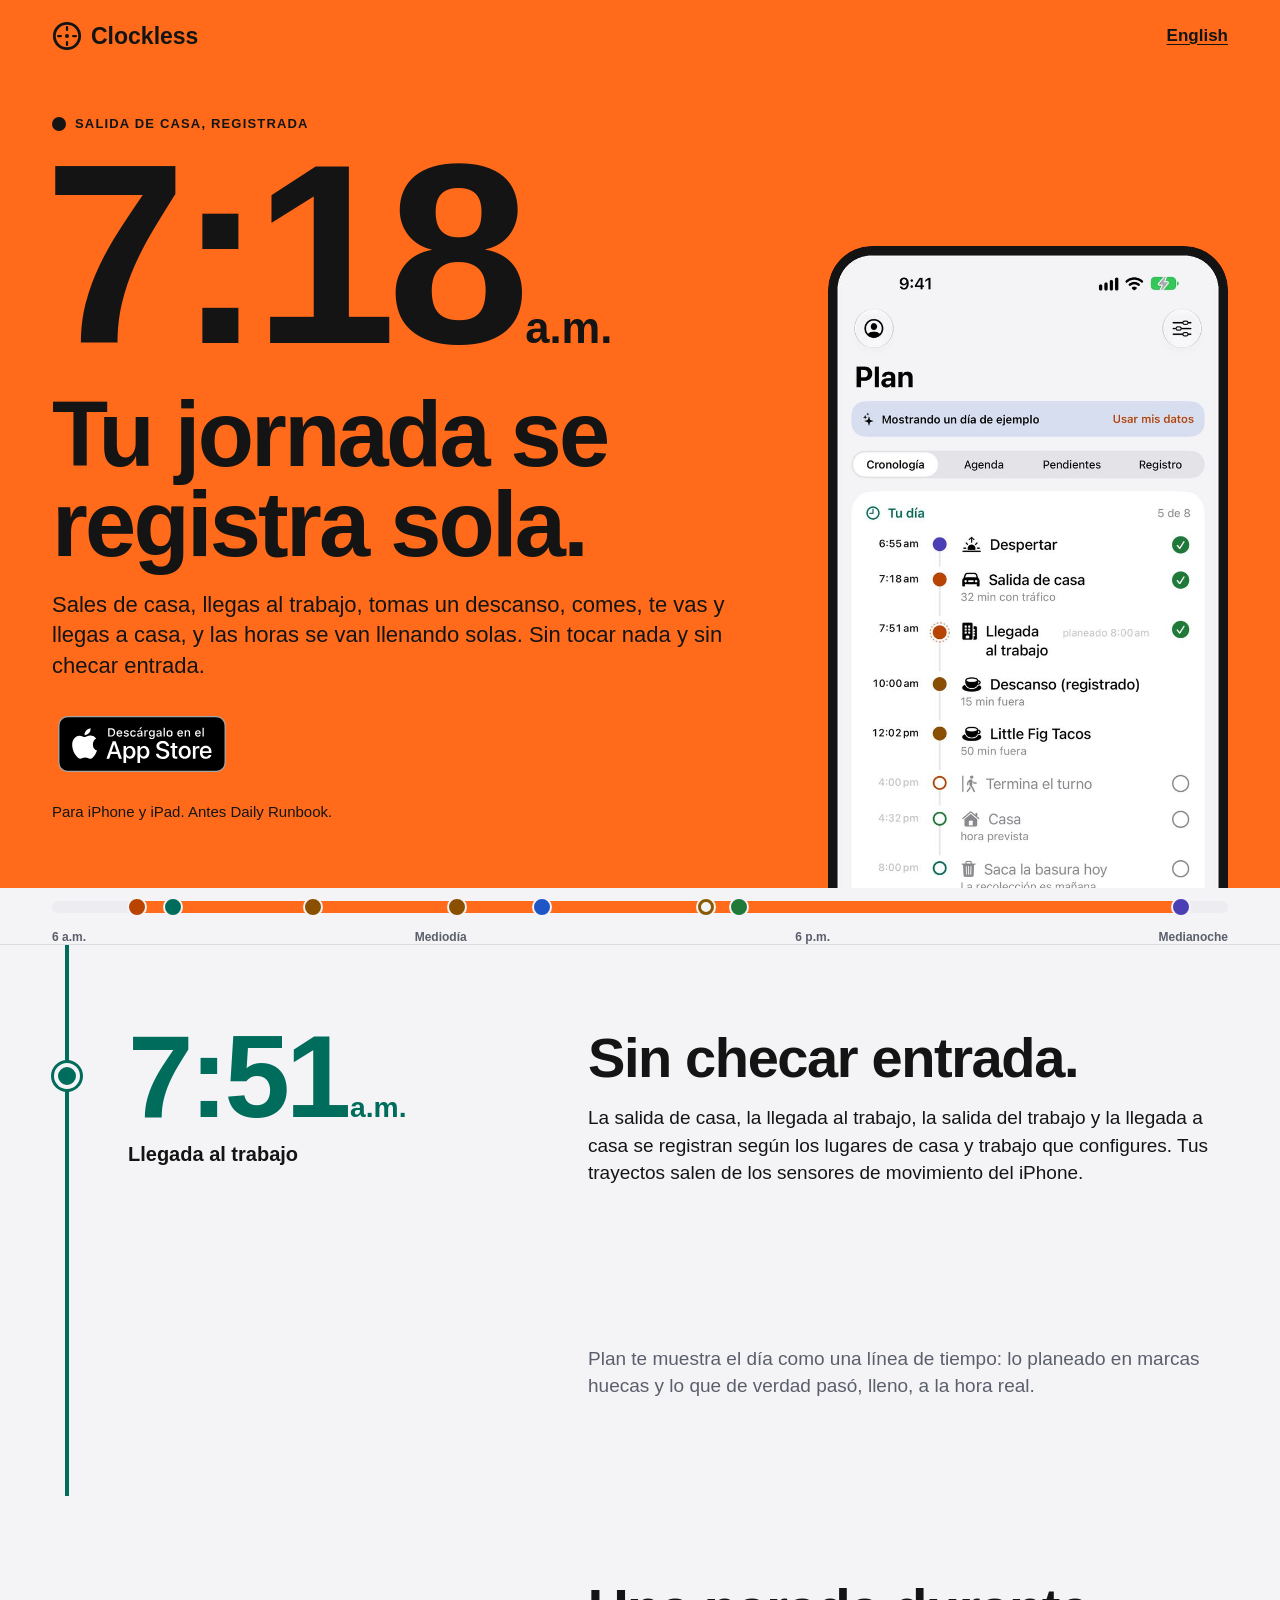
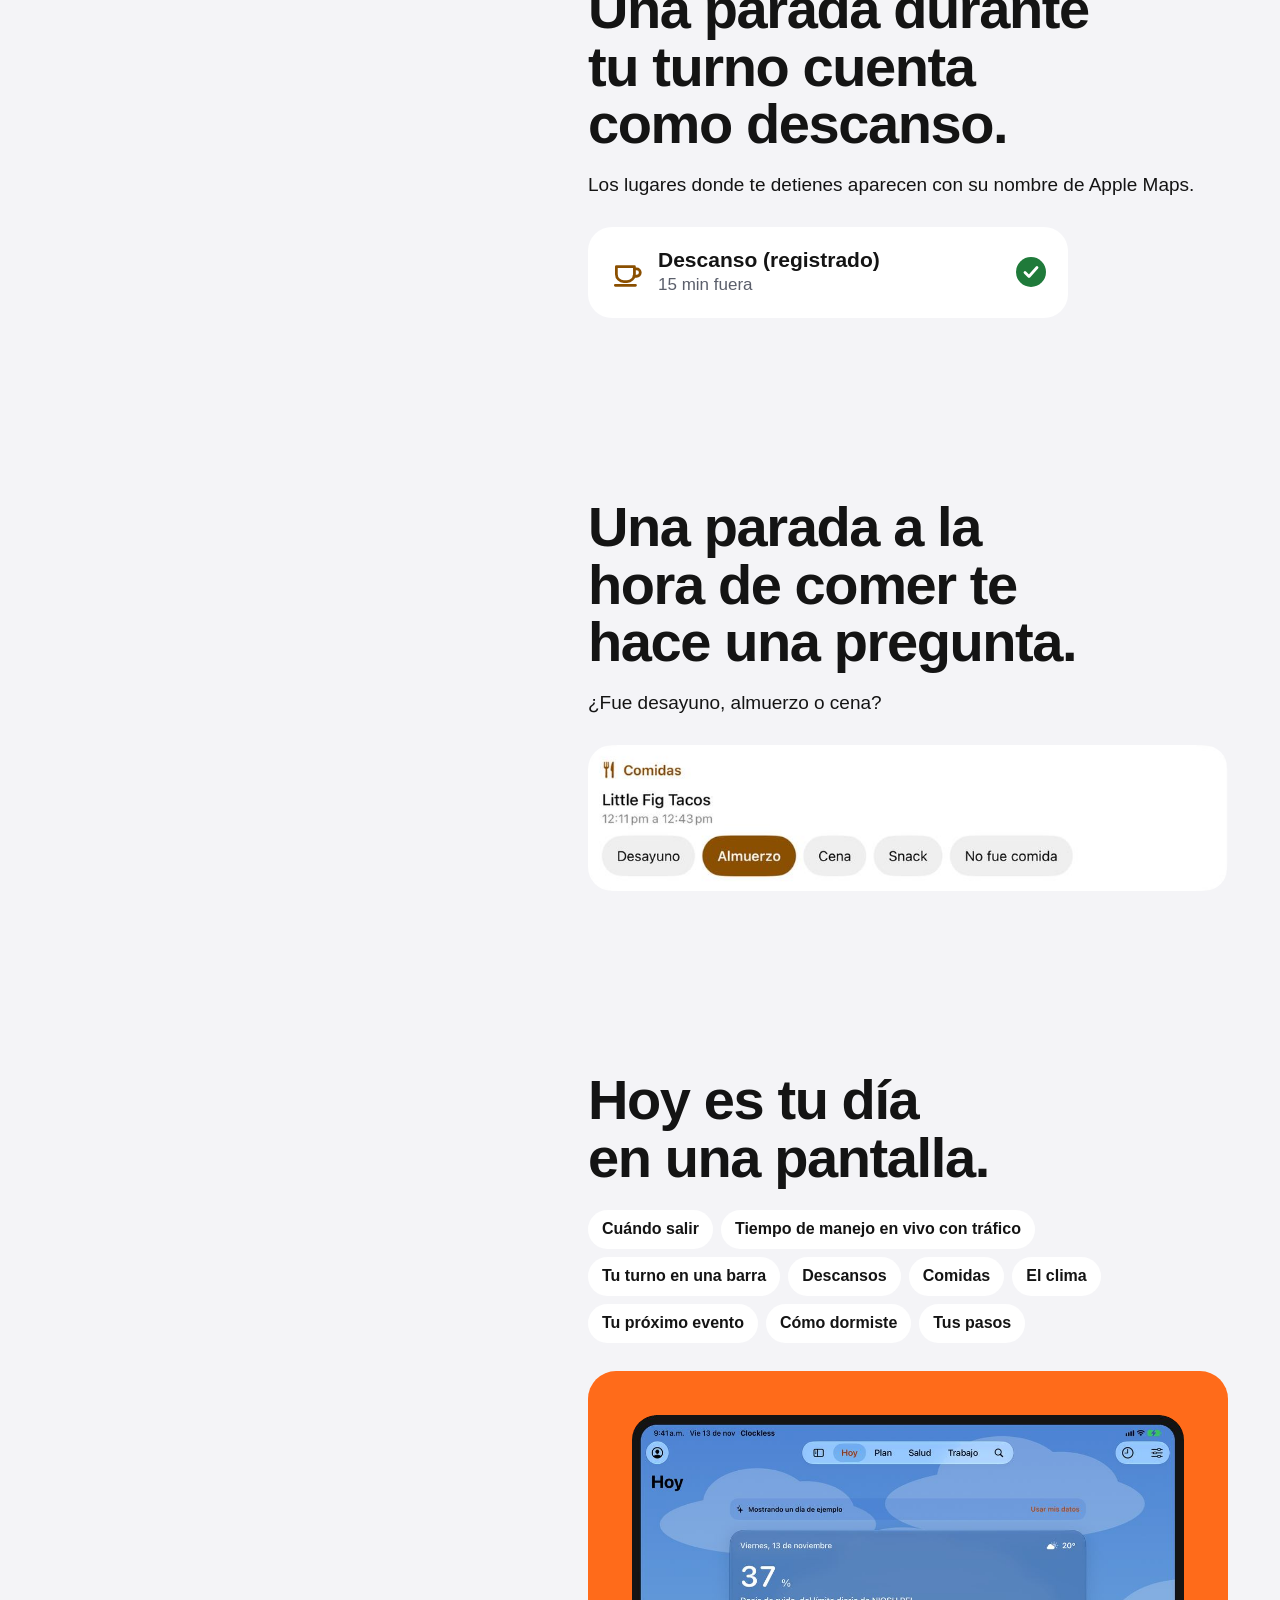
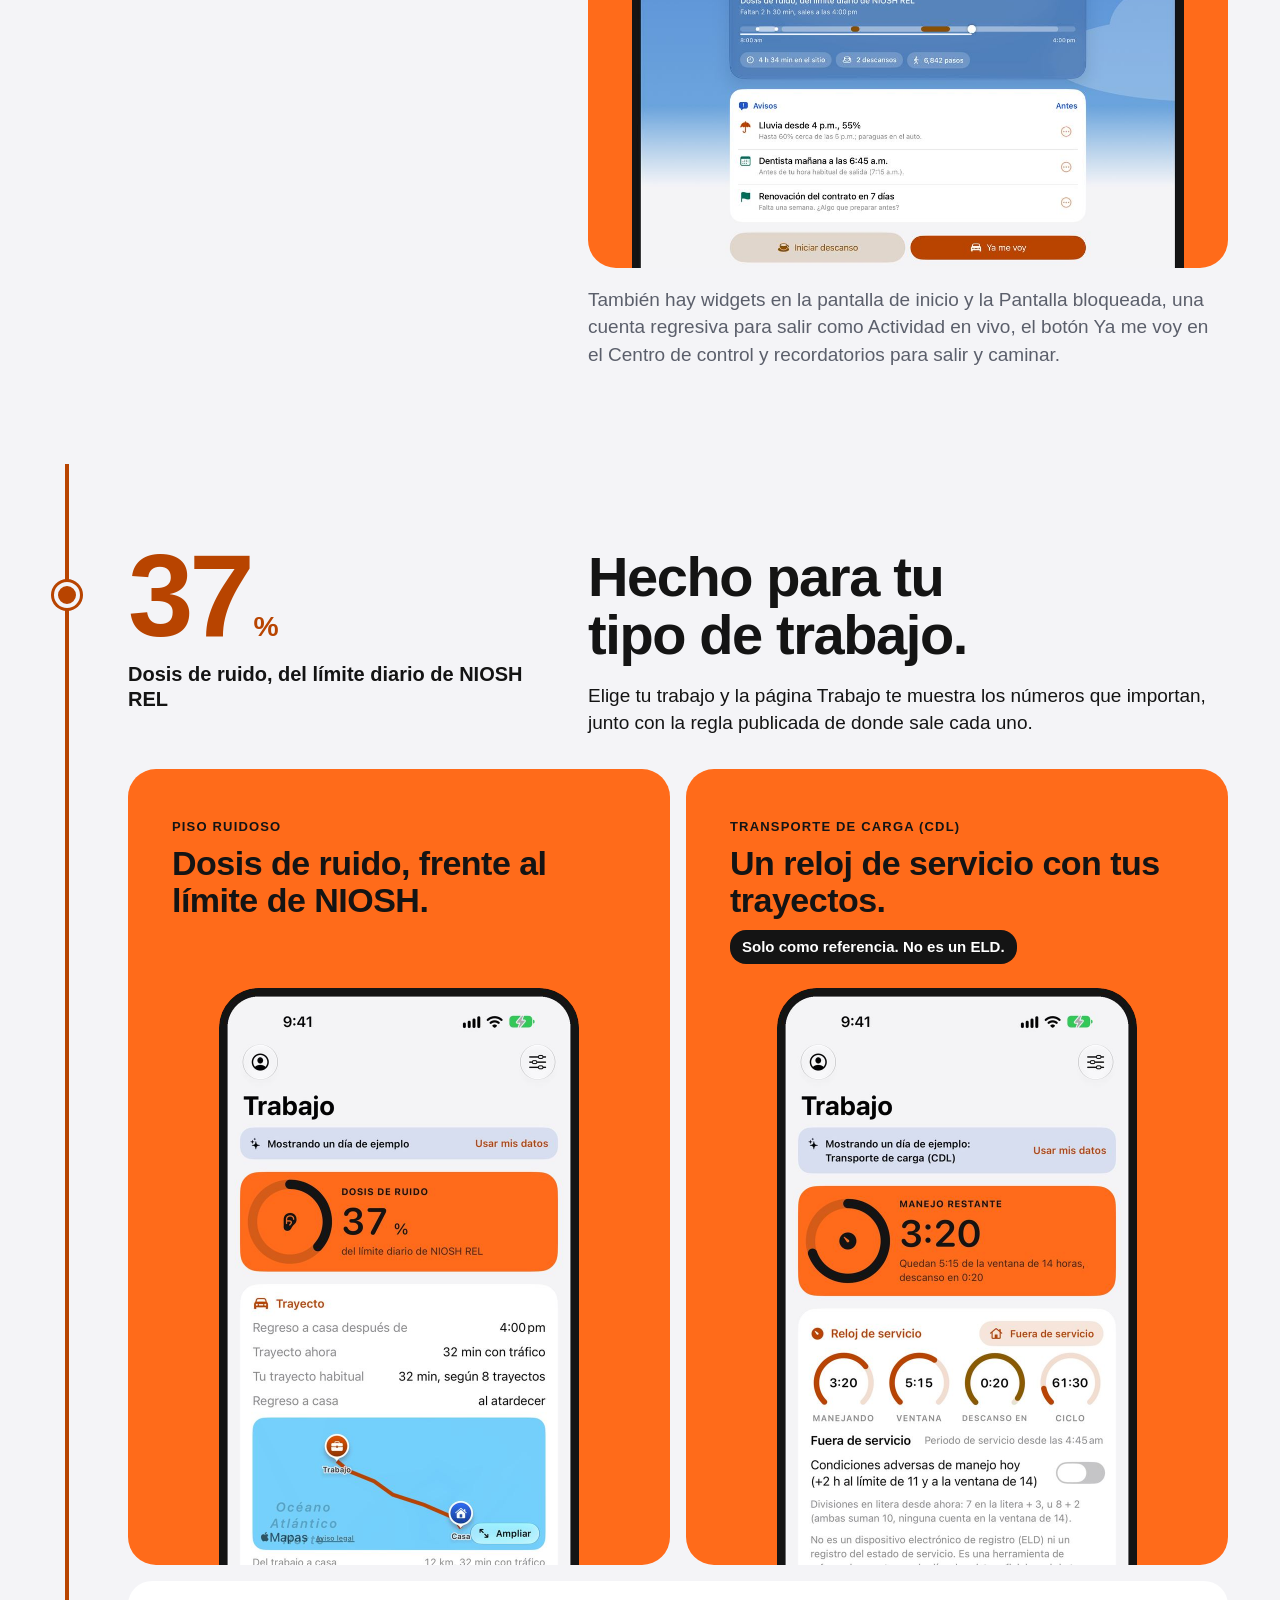
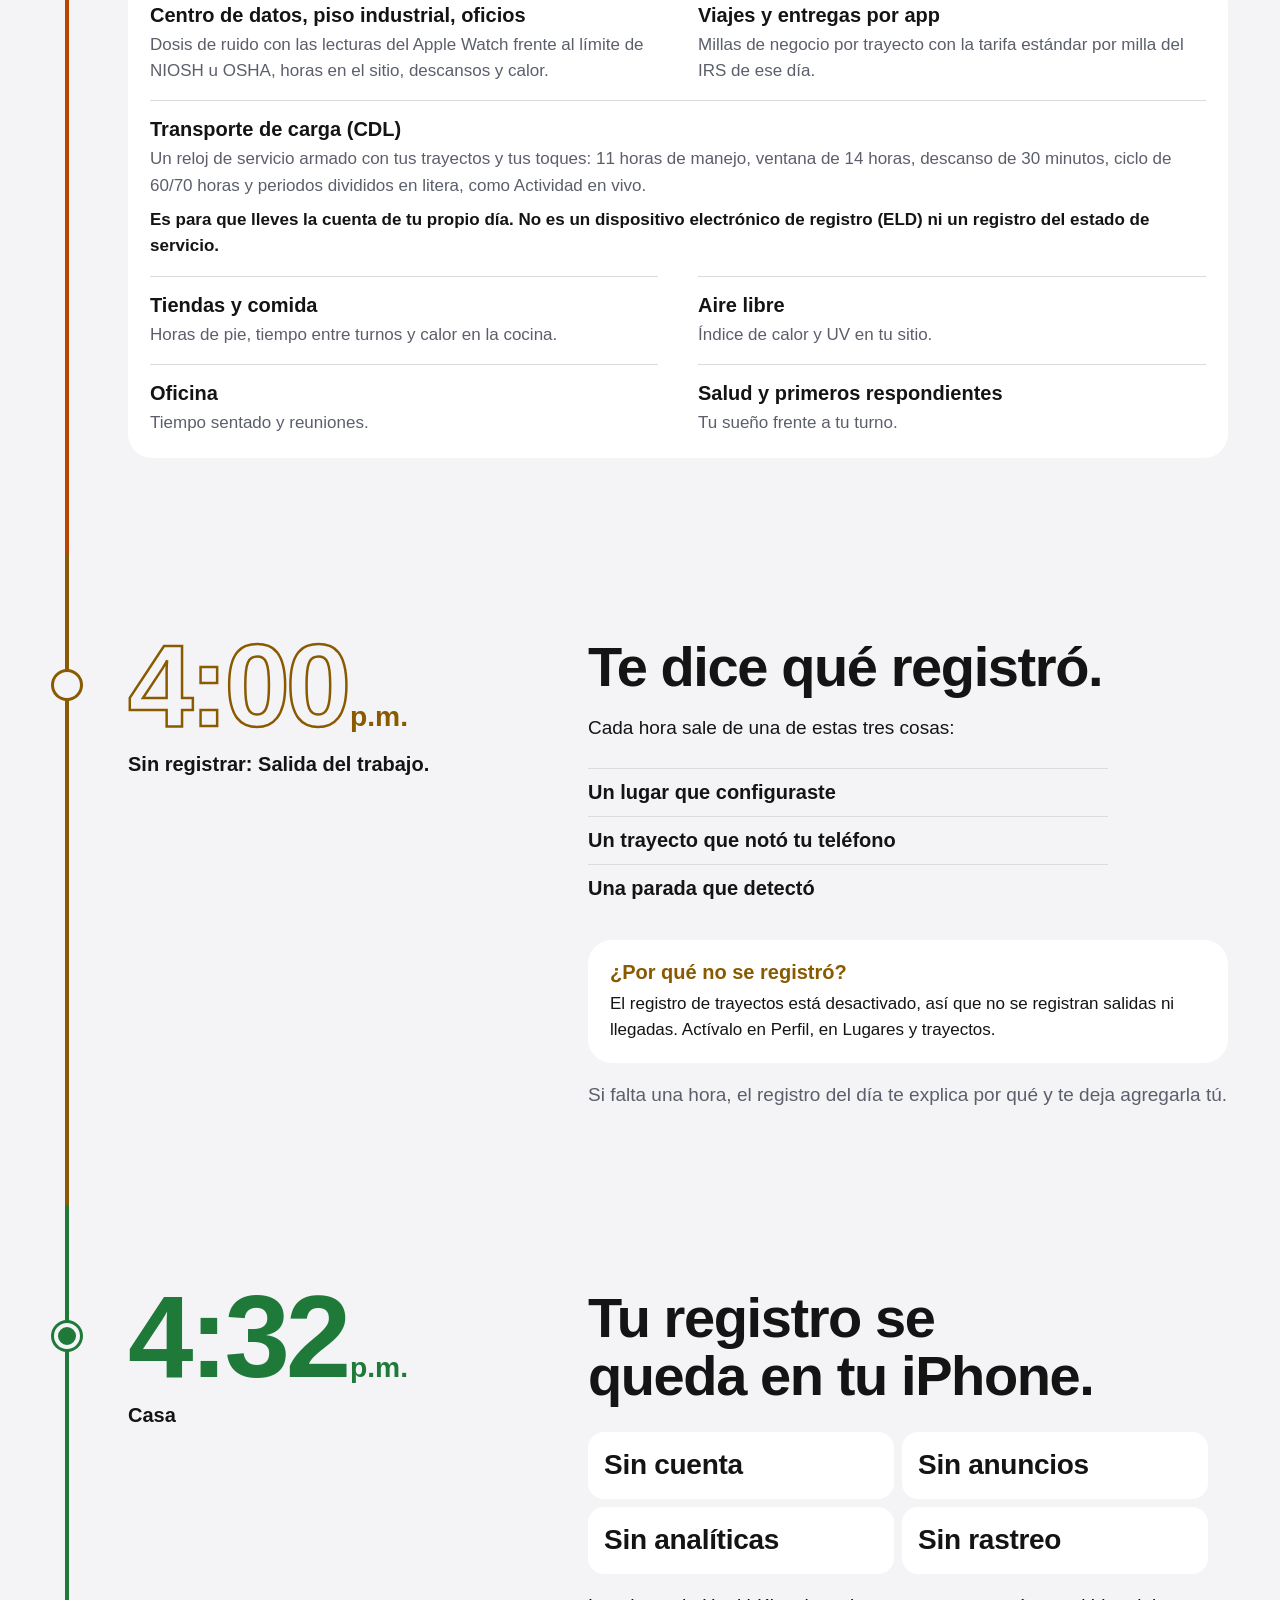
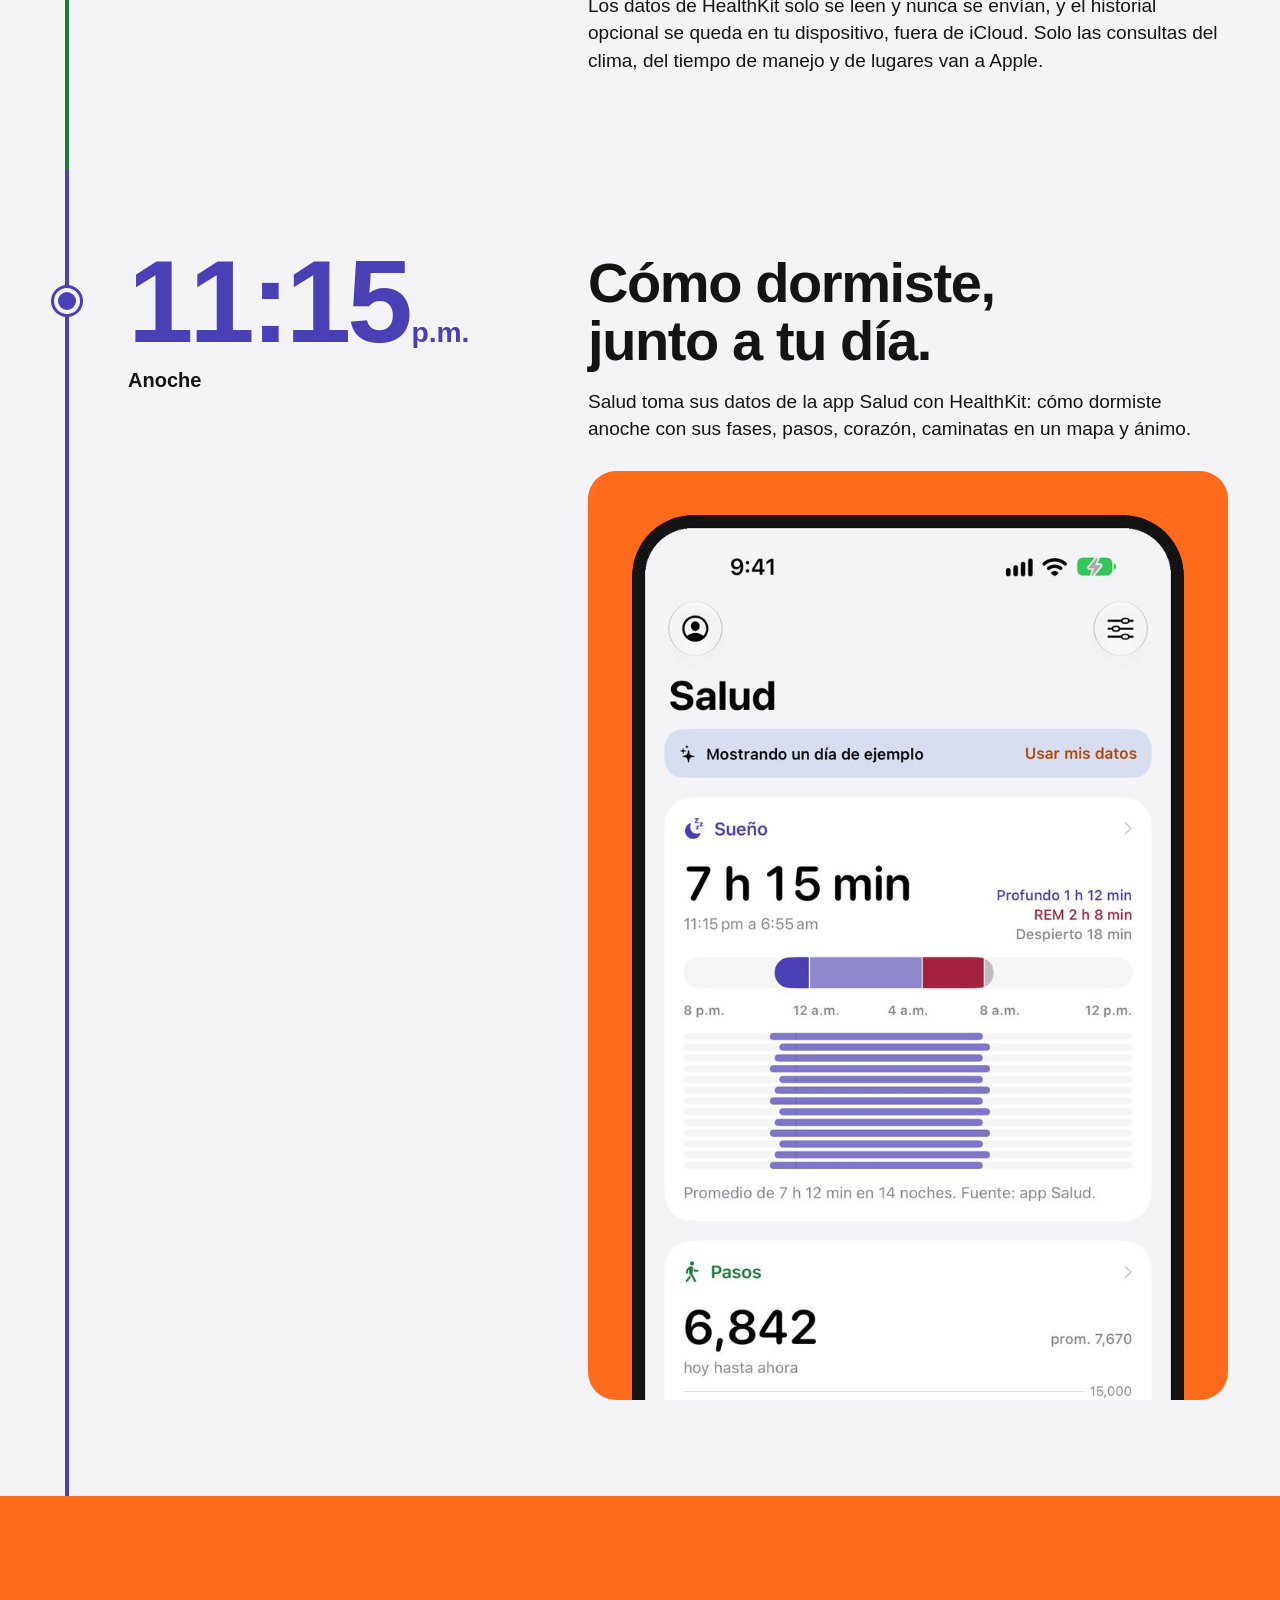
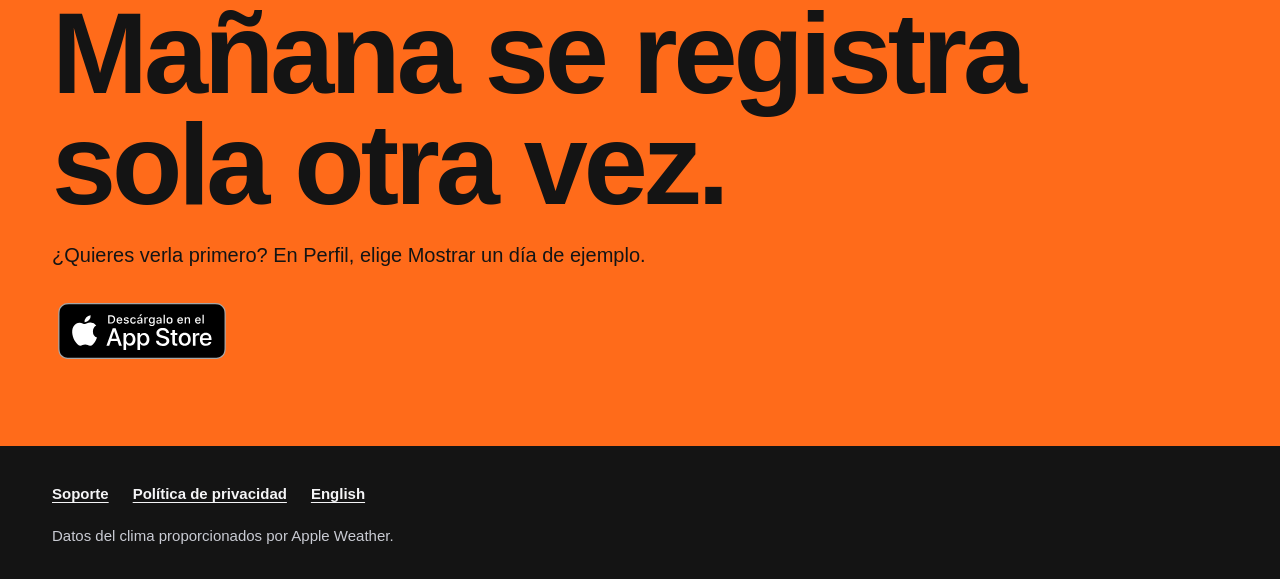
==== commit 5224c859: "Use the github.io addresses until the domain is bought Canonical, share, sitemap and feed links poin" ====
--- a/es/index.html
+++ b/es/index.html
@@ -5,24 +5,24 @@
 <meta name="viewport" content="width=device-width, initial-scale=1">
 <title>Clockless: tu jornada se registra sola</title>
 <meta name="description" content="Sales de casa, llegas al trabajo, tomas un descanso, comes, regresas: Clockless registra las horas sin tocar nada y sin checar entrada. Para iPhone y iPad.">
-<link rel="canonical" href="https://clocklessapp.com/es/">
-<link rel="alternate" hreflang="en" href="https://clocklessapp.com/">
-<link rel="alternate" hreflang="es" href="https://clocklessapp.com/es/">
-<link rel="alternate" hreflang="x-default" href="https://clocklessapp.com/">
+<link rel="canonical" href="https://amgarcia2235.github.io/runbook-site/es/">
+<link rel="alternate" hreflang="en" href="https://amgarcia2235.github.io/runbook-site/">
+<link rel="alternate" hreflang="es" href="https://amgarcia2235.github.io/runbook-site/es/">
+<link rel="alternate" hreflang="x-default" href="https://amgarcia2235.github.io/runbook-site/">
 <meta name="theme-color" content="#FF6B1A">
 <meta property="og:type" content="website">
 <meta property="og:site_name" content="Clockless">
 <meta property="og:locale" content="es_MX">
 <meta property="og:title" content="Clockless: tu jornada se registra sola">
 <meta property="og:description" content="Sales de casa, llegas al trabajo, tomas un descanso, comes, regresas: Clockless registra las horas sin tocar nada y sin checar entrada. Para iPhone y iPad.">
-<meta property="og:url" content="https://clocklessapp.com/es/">
-<meta property="og:image" content="https://clocklessapp.com/img/og-es.jpg">
+<meta property="og:url" content="https://amgarcia2235.github.io/runbook-site/es/">
+<meta property="og:image" content="https://amgarcia2235.github.io/runbook-site/img/og-es.jpg">
 <meta property="og:image:width" content="1200">
 <meta property="og:image:height" content="630">
 <meta name="twitter:card" content="summary_large_image">
 <meta name="twitter:title" content="Clockless: tu jornada se registra sola">
 <meta name="twitter:description" content="Sales de casa, llegas al trabajo, tomas un descanso, comes, regresas: Clockless registra las horas sin tocar nada y sin checar entrada. Para iPhone y iPad.">
-<meta name="twitter:image" content="https://clocklessapp.com/img/og-es.jpg">
+<meta name="twitter:image" content="https://amgarcia2235.github.io/runbook-site/img/og-es.jpg">
 <link rel="icon" type="image/png" sizes="32x32" href="../favicon-32.png">
 <link rel="apple-touch-icon" href="../apple-touch-icon.png">
 <link rel="stylesheet" href="../style.css">
